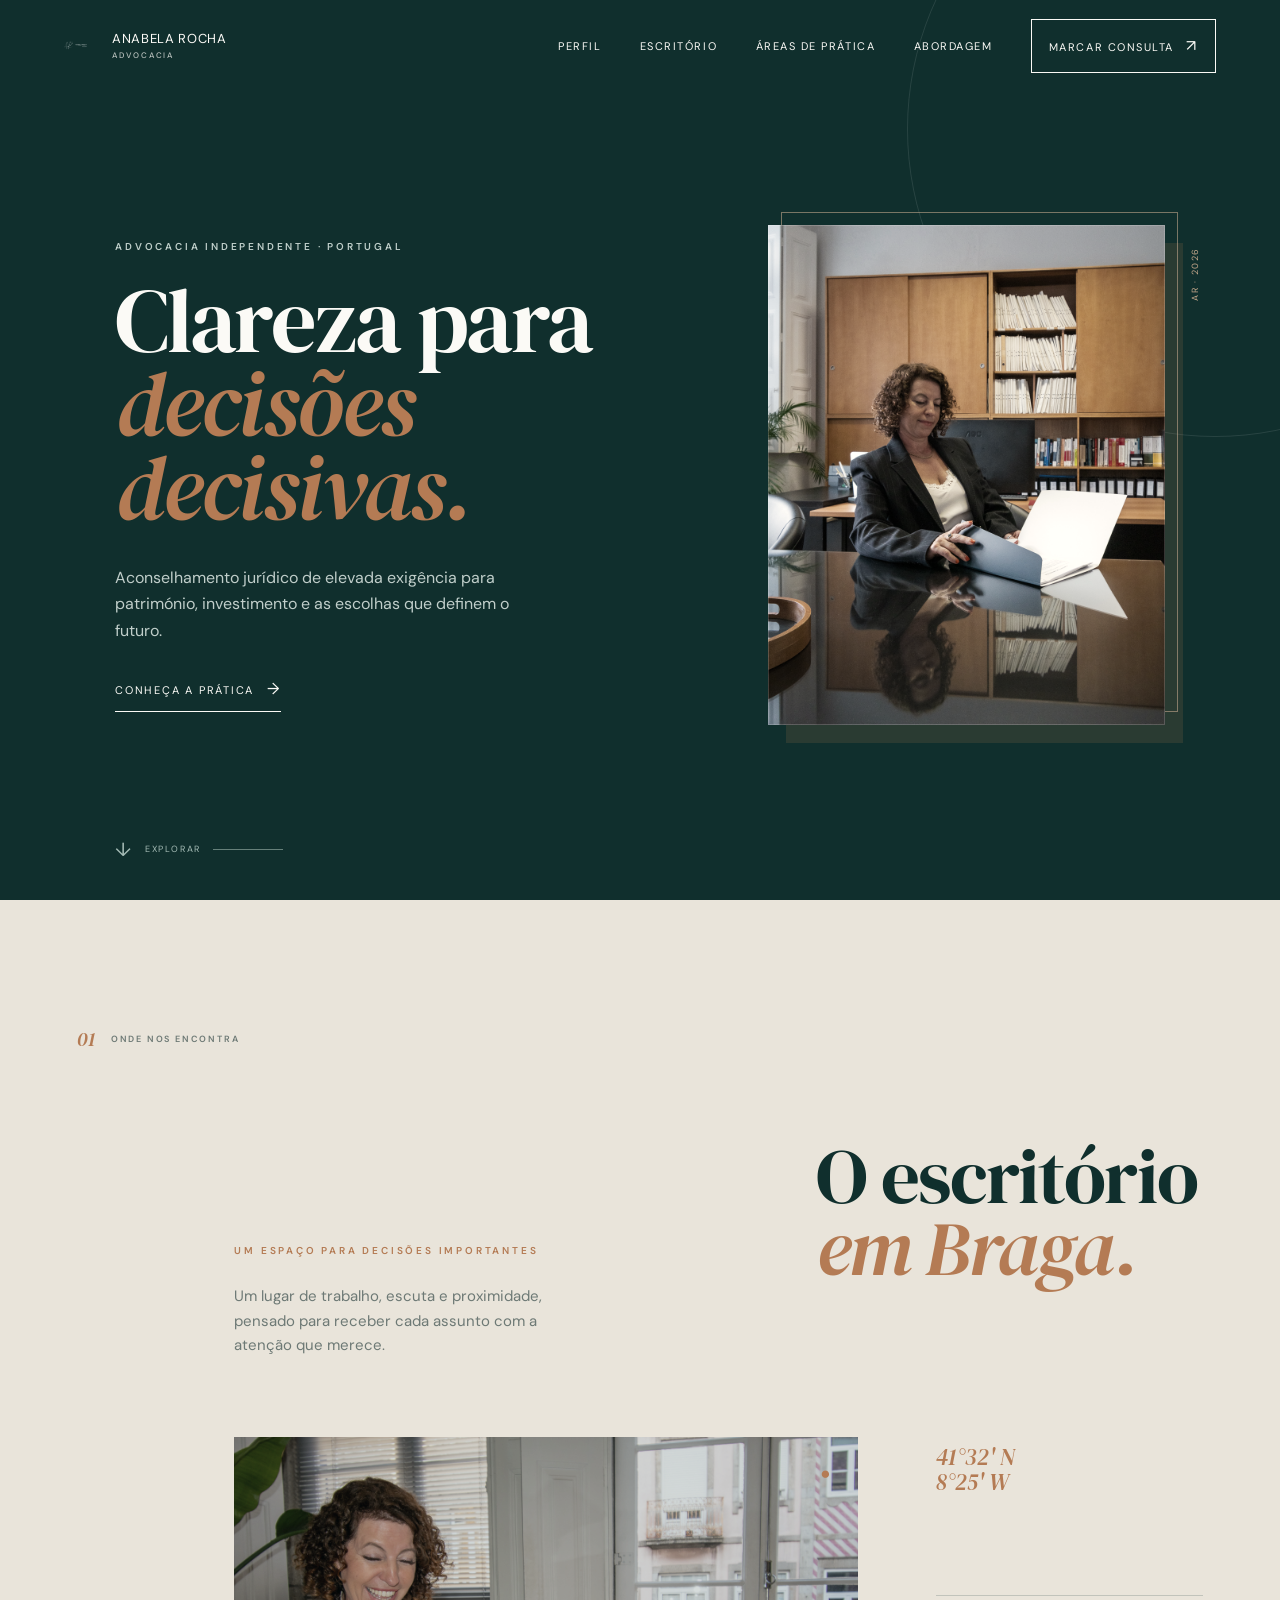
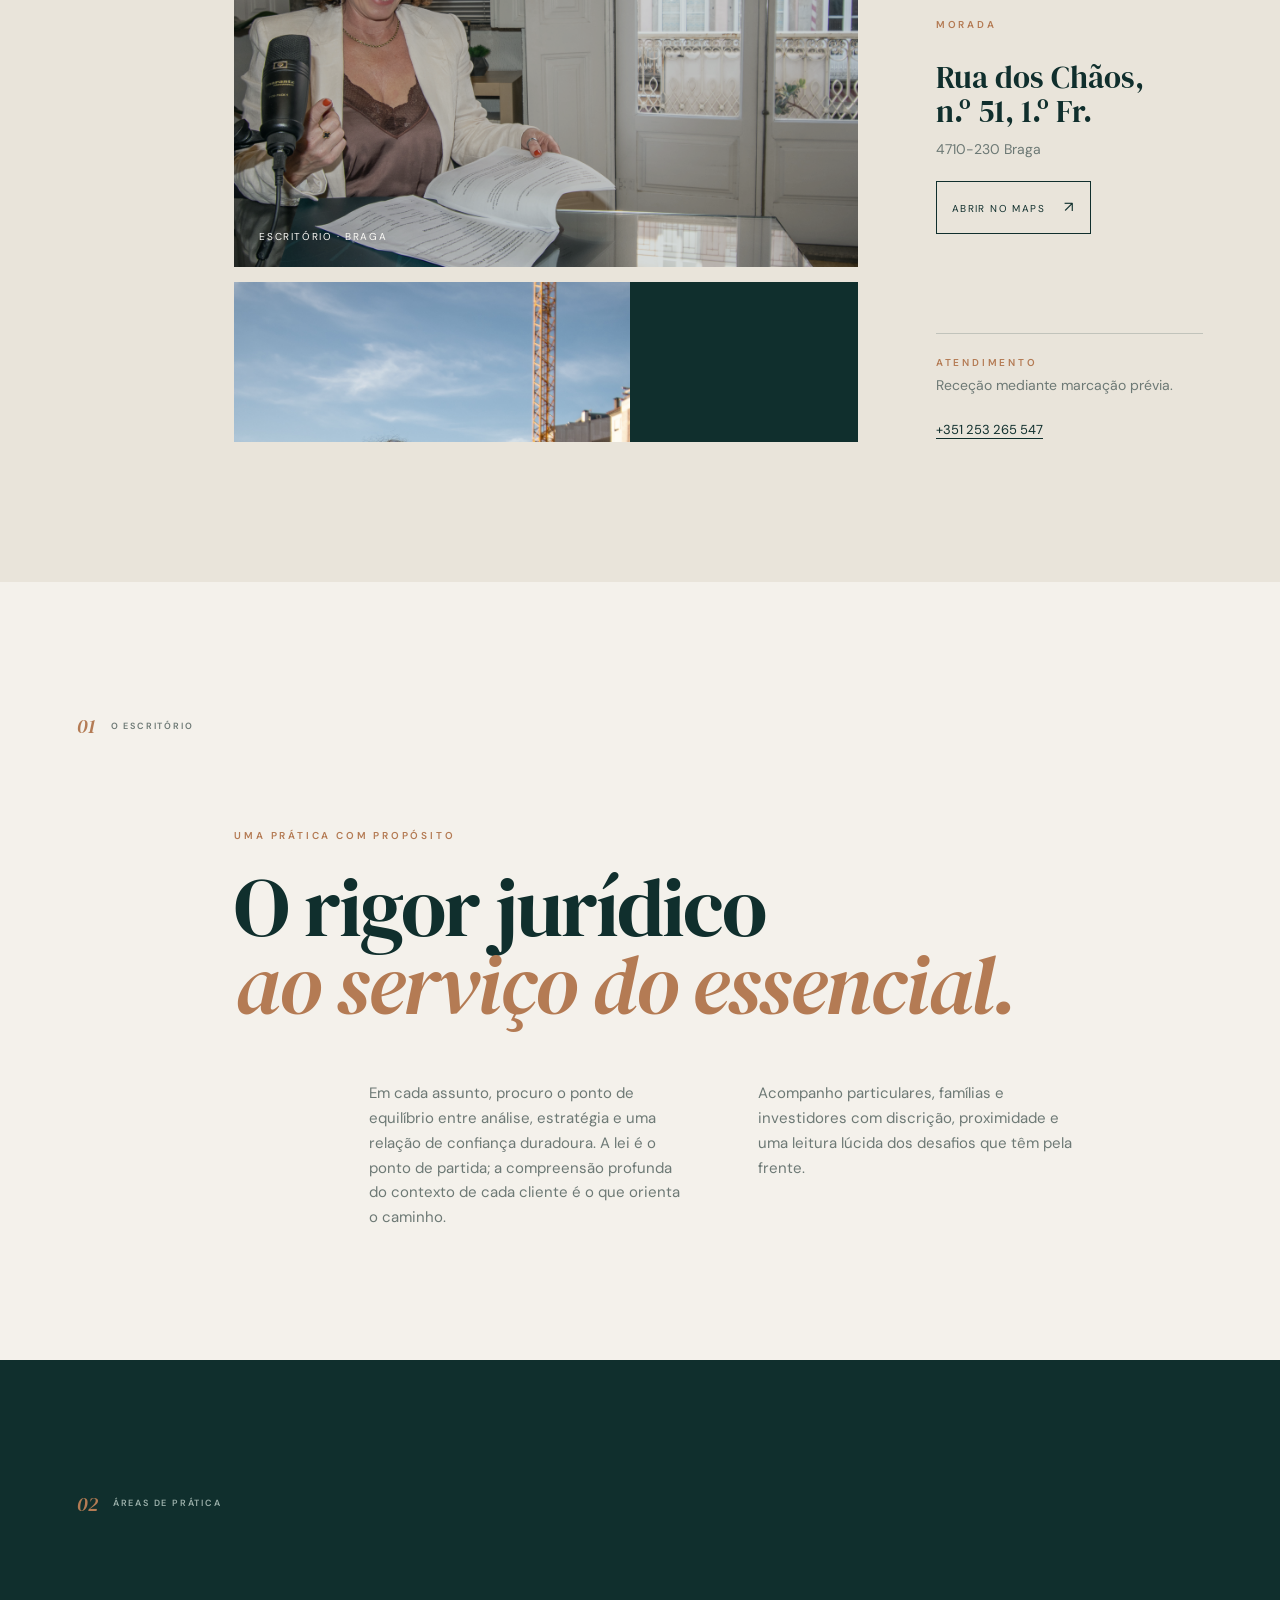
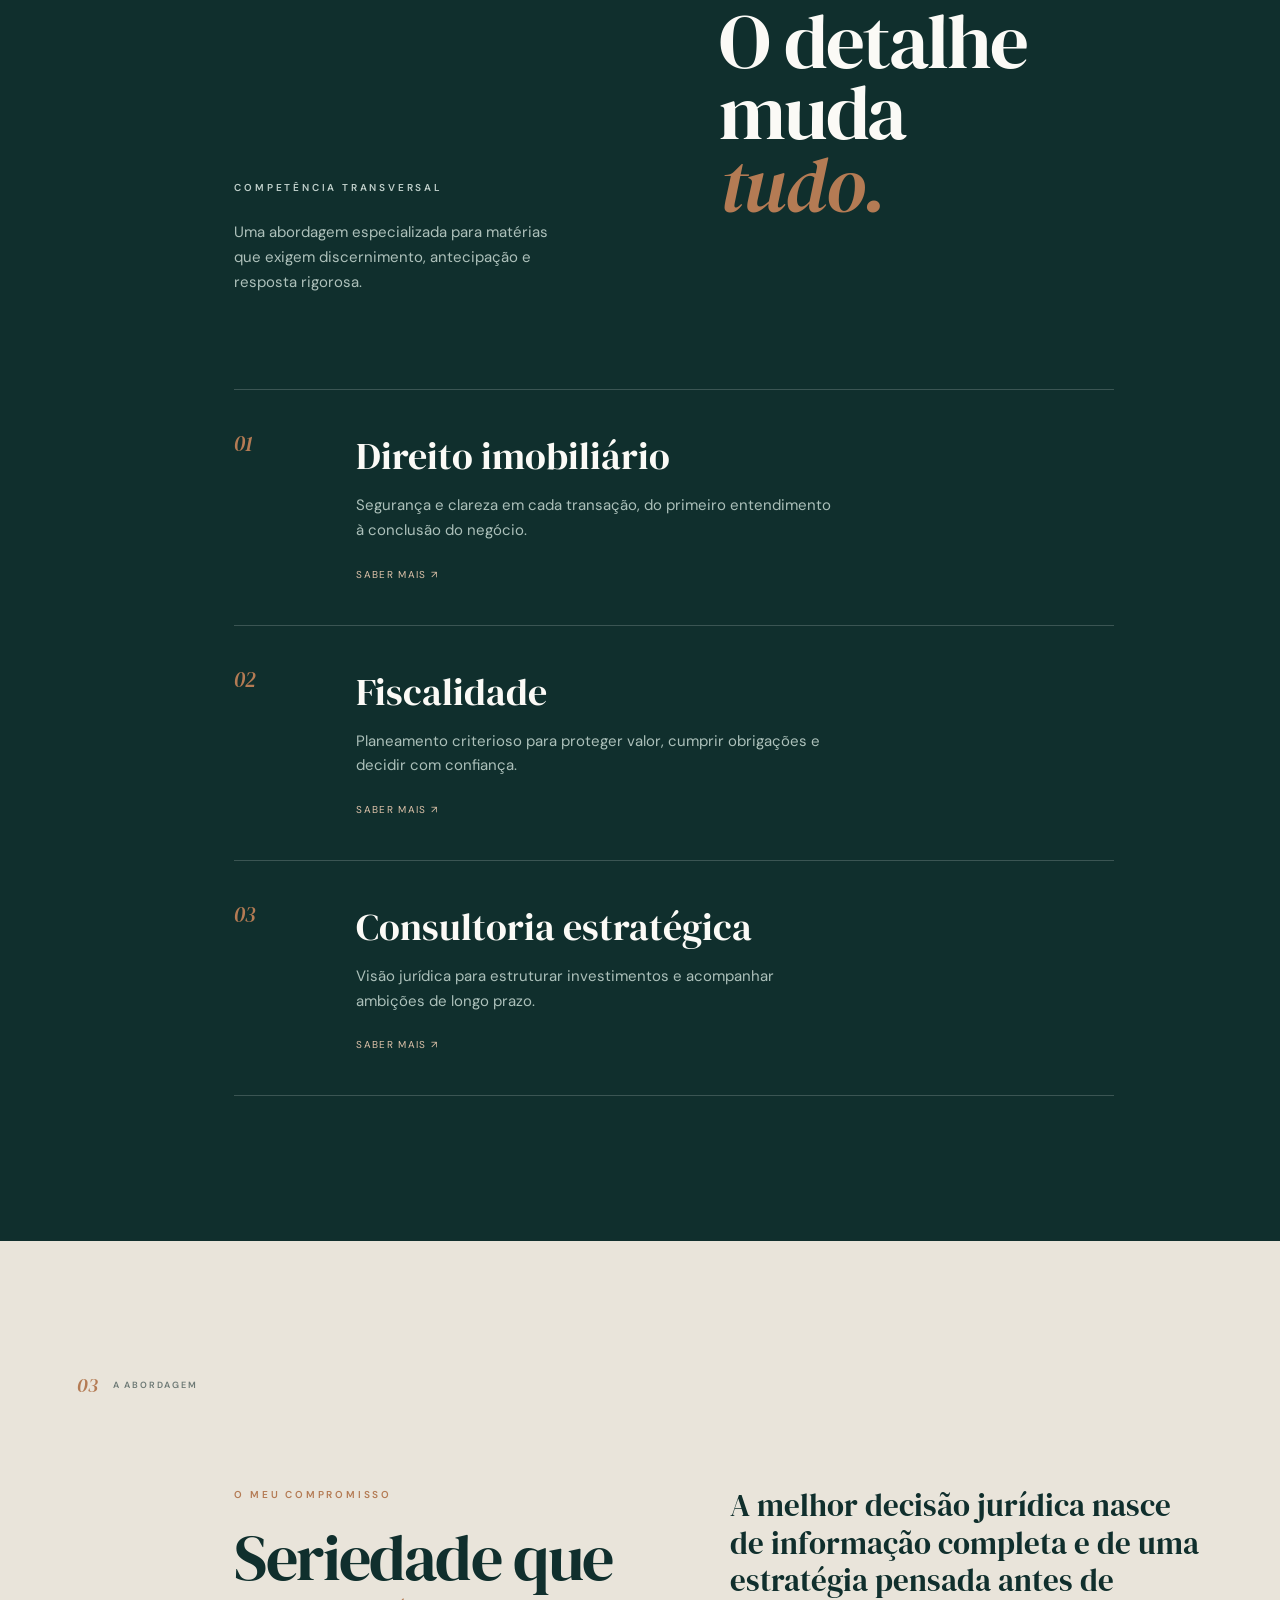
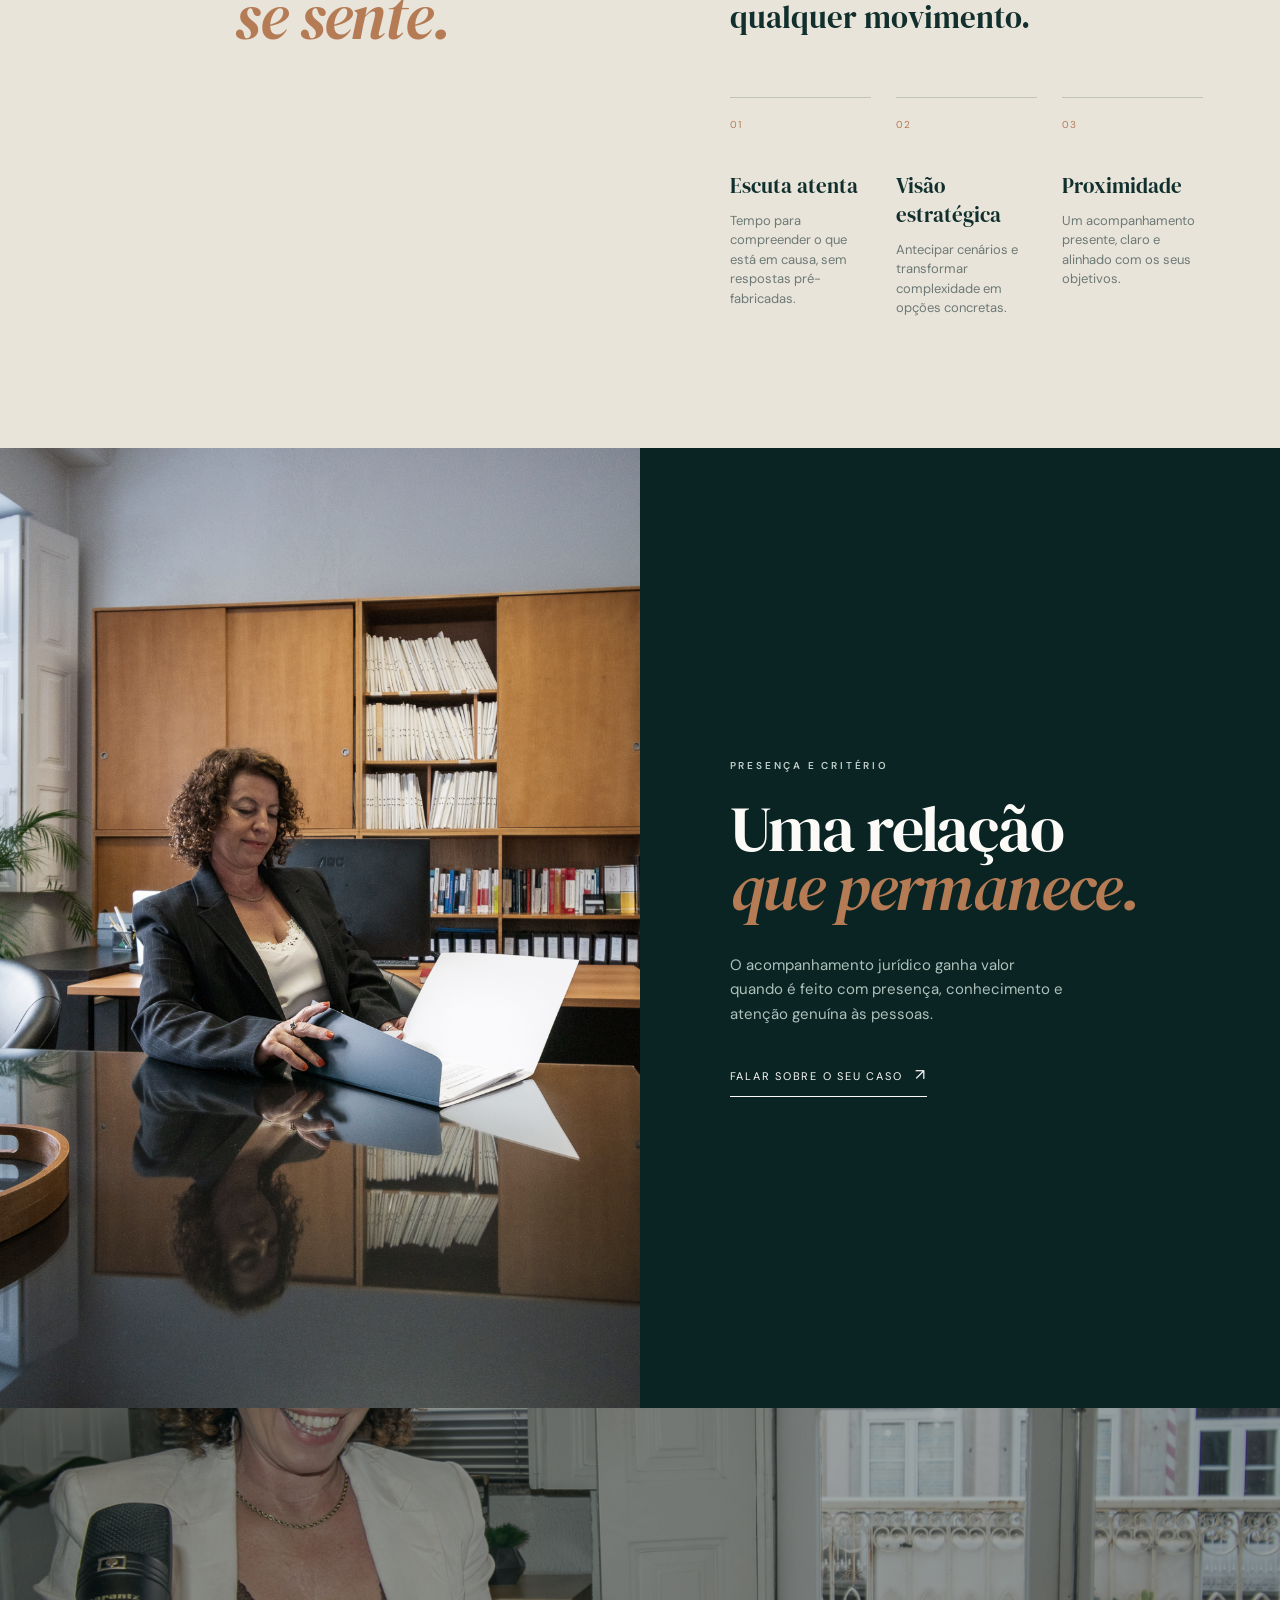
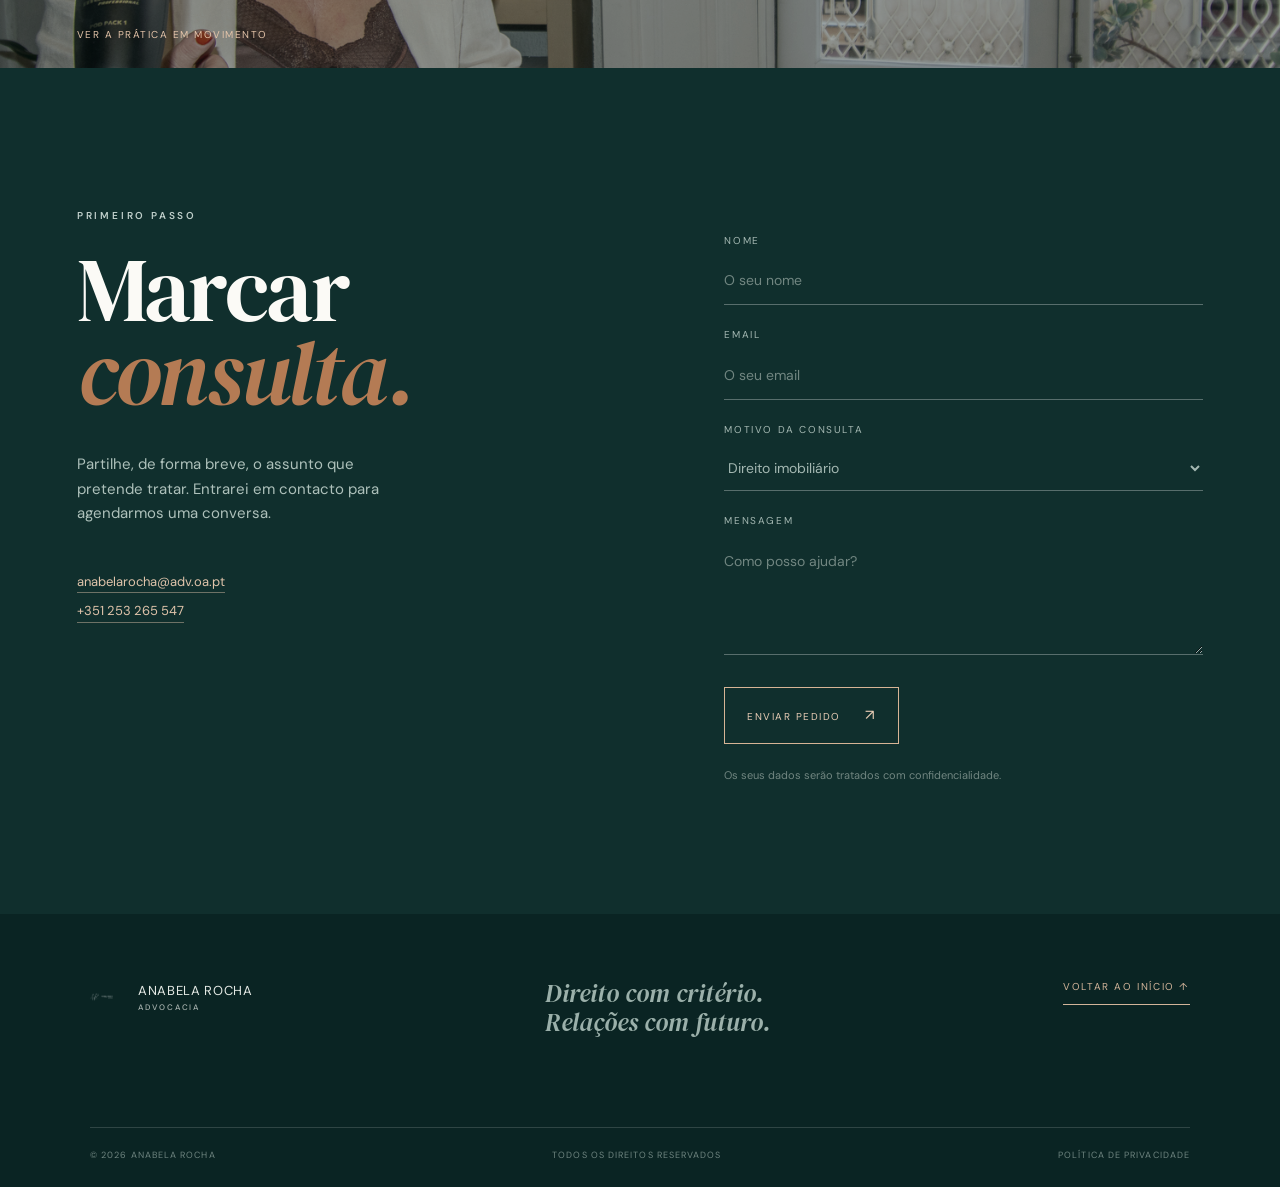
==== index.html @ a2dcdfb5 "Create Anabela Rocha website" ====
<!doctype html>
<html lang="pt-PT">
<head>
  <meta charset="UTF-8" />
  <meta name="viewport" content="width=device-width, initial-scale=1.0" />
  <meta name="description" content="Anabela Rocha, advogada. Direito imobiliário, fiscalidade e consultoria estratégica." />
  <title>Anabela Rocha | Advocacia de excelência</title>
  <link rel="preconnect" href="https://fonts.googleapis.com" />
  <link rel="preconnect" href="https://fonts.gstatic.com" crossorigin />
  <link href="https://fonts.googleapis.com/css2?family=DM+Sans:wght@400;500;600;700&family=DM+Serif+Display:ital@0;1&display=swap" rel="stylesheet" />
  <link rel="stylesheet" href="styles.css" />
</head>
<body>
  <header class="site-header" data-header>
    <a class="wordmark" href="#inicio" aria-label="Anabela Rocha, início">
      <img src="assets/logo-branco.png" alt="Anabela Rocha" />
      <span class="wordmark-name">Anabela Rocha<small>Advocacia</small></span>
    </a>
    <button class="menu-toggle" type="button" aria-expanded="false" aria-controls="site-nav" aria-label="Abrir menu">
      <span></span><span></span>
    </button>
    <nav id="site-nav" class="site-nav" aria-label="Navegação principal">
      <a href="#perfil">Perfil</a>
      <a href="#escritorio">Escritório</a>
      <a href="#pratica">Áreas de prática</a>
      <a href="#metodo">Abordagem</a>
      <a class="nav-cta" href="#consulta">Marcar consulta <span>↗</span></a>
    </nav>
  </header>

  <main>
    <section id="inicio" class="hero">
      <div class="hero-content reveal">
        <p class="eyebrow light">Advocacia independente · Portugal</p>
        <h1>Clareza para<br /><em>decisões decisivas.</em></h1>
        <p class="hero-intro">Aconselhamento jurídico de elevada exigência para património, investimento e as escolhas que definem o futuro.</p>
        <a class="text-link light-link" href="#pratica">Conheça a prática <span>→</span></a>
      </div>
      <div class="hero-aside reveal reveal-delay">
        <div class="hero-portrait hero-carousel" data-carousel>
          <div class="carousel-slide is-active"><img src="assets/hero-anabela.jpg" alt="Anabela Rocha, advogada" /></div>
          <div class="carousel-slide"><img src="assets/photos/anabela-escritorio.jpg" alt="Anabela Rocha no escritório" /></div>
          <div class="carousel-slide"><img src="assets/photos/anabela-carrossel-33.jpg" alt="Anabela Rocha com a pasta profissional" /></div>
        </div>
      </div>
      <div class="hero-foot"><span>↓</span><span>Explorar</span><span class="line"></span></div>
    </section>

    <section id="escritorio" class="office-section">
      <div class="office-shell">
        <div class="section-label office-label"><span>01</span><span>Onde nos encontra</span></div>
        <div class="office-heading reveal">
          <p class="eyebrow">Um espaço para decisões importantes</p>
          <h2>O escritório<br /><em>em Braga.</em></h2>
          <p>Um lugar de trabalho, escuta e proximidade, pensado para receber cada assunto com a atenção que merece.</p>
        </div>
        <div class="office-layout">
          <div class="office-media reveal">
            <div class="office-video-wrap"><video autoplay muted loop playsinline preload="metadata" poster="assets/photos/anabela-estudio.jpg"><source src="assets/video/anabela-apresentacao.mp4" type="video/mp4" /></video><span class="media-tag">Escritório · Braga</span><span class="media-play">●</span></div>
            <div class="office-photo-grid office-video-secondary"><video autoplay muted loop playsinline preload="metadata" poster="assets/photos/anabela-carrossel-33.jpg"><source src="assets/video/anabela-escritorio-12-crop.mp4" type="video/mp4" /></video></div>
          </div>
          <div class="office-details reveal reveal-delay">
            <p class="office-number">41°32' N<br />8°25' W</p>
            <div class="office-address"><span class="eyebrow">Morada</span><h3>Rua dos Chãos,<br />n.º 51, 1.º Fr.</h3><p>4710-230 Braga</p><a class="map-link" href="https://www.google.com/maps/search/?api=1&query=Rua+dos+Ch%C3%A3os+51+Braga+Portugal" target="_blank" rel="noreferrer">Abrir no Maps <span>↗</span></a></div>
            <div class="office-contact"><span class="eyebrow">Atendimento</span><p>Receção mediante marcação prévia.</p><a href="tel:+351253265547">+351 253 265 547</a></div>
          </div>
        </div>
      </div>
    </section>

    <section id="perfil" class="intro section-shell">
      <div class="section-label"><span>01</span><span>O escritório</span></div>
      <div class="intro-copy reveal">
        <p class="eyebrow">Uma prática com propósito</p>
        <h2>O rigor jurídico<br /><em>ao serviço do essencial.</em></h2>
        <div class="intro-grid">
          <p>Em cada assunto, procuro o ponto de equilíbrio entre análise, estratégia e uma relação de confiança duradoura. A lei é o ponto de partida; a compreensão profunda do contexto de cada cliente é o que orienta o caminho.</p>
          <p>Acompanho particulares, famílias e investidores com discrição, proximidade e uma leitura lúcida dos desafios que têm pela frente.</p>
        </div>
      </div>
    </section>

    <section id="pratica" class="practice section-dark">
      <div class="section-shell">
        <div class="section-label light-label"><span>02</span><span>Áreas de prática</span></div>
        <div class="practice-heading reveal">
          <p class="eyebrow light">Competência transversal</p>
          <h2>O detalhe muda<br /><em>tudo.</em></h2>
          <p>Uma abordagem especializada para matérias que exigem discernimento, antecipação e resposta rigorosa.</p>
        </div>
        <div class="practice-list">
          <article class="practice-item reveal"><span class="practice-number">01</span><div><h3>Direito imobiliário</h3><p>Segurança e clareza em cada transação, do primeiro entendimento à conclusão do negócio.</p><a href="#consulta" aria-label="Saber mais sobre Direito imobiliário">Saber mais <span>↗</span></a></div></article>
          <article class="practice-item reveal"><span class="practice-number">02</span><div><h3>Fiscalidade</h3><p>Planeamento criterioso para proteger valor, cumprir obrigações e decidir com confiança.</p><a href="#consulta" aria-label="Saber mais sobre Fiscalidade">Saber mais <span>↗</span></a></div></article>
          <article class="practice-item reveal"><span class="practice-number">03</span><div><h3>Consultoria estratégica</h3><p>Visão jurídica para estruturar investimentos e acompanhar ambições de longo prazo.</p><a href="#consulta" aria-label="Saber mais sobre Consultoria estratégica">Saber mais <span>↗</span></a></div></article>
        </div>
      </div>
    </section>

    <section id="metodo" class="method section-shell">
      <div class="section-label"><span>03</span><span>A abordagem</span></div>
      <div class="method-layout">
        <div class="method-title reveal"><p class="eyebrow">O meu compromisso</p><h2>Seriedade que<br /><em>se sente.</em></h2></div>
        <div class="method-content reveal reveal-delay"><p class="large-copy">A melhor decisão jurídica nasce de informação completa e de uma estratégia pensada antes de qualquer movimento.</p><div class="principles"><div><span>01</span><h3>Escuta atenta</h3><p>Tempo para compreender o que está em causa, sem respostas pré-fabricadas.</p></div><div><span>02</span><h3>Visão estratégica</h3><p>Antecipar cenários e transformar complexidade em opções concretas.</p></div><div><span>03</span><h3>Proximidade</h3><p>Um acompanhamento presente, claro e alinhado com os seus objetivos.</p></div></div></div>
      </div>
    </section>

    <section class="visual-story">
      <div class="visual-story-image"><img src="assets/photos/anabela-escritorio.jpg" alt="Anabela Rocha no seu escritório" /></div>
      <div class="visual-story-copy"><p class="eyebrow light">Presença e critério</p><h2>Uma relação<br /><em>que permanece.</em></h2><p>O acompanhamento jurídico ganha valor quando é feito com presença, conhecimento e atenção genuína às pessoas.</p><a class="text-link light-link" href="#consulta">Falar sobre o seu caso <span>↗</span></a></div>
      <div class="visual-story-video"><video autoplay muted loop playsinline preload="metadata" poster="assets/photos/anabela-estudio.jpg"><source src="assets/video/anabela-apresentacao.mp4" type="video/mp4" /></video><span>Ver a prática em movimento</span></div>
    </section>

    <section id="consulta" class="contact section-dark">
      <div class="section-shell contact-layout">
        <div class="contact-heading reveal"><p class="eyebrow light">Primeiro passo</p><h2>Marcar<br /><em>consulta.</em></h2><p>Partilhe, de forma breve, o assunto que pretende tratar. Entrarei em contacto para agendarmos uma conversa.</p><div class="contact-details"><a href="mailto:anabelarocha@adv.oa.pt">anabelarocha@adv.oa.pt</a><a href="tel:+351253265547">+351 253 265 547</a></div></div>
        <form class="consult-form reveal reveal-delay" data-form><label>Nome<input type="text" name="nome" required placeholder="O seu nome" /></label><label>Email<input type="email" name="email" required placeholder="O seu email" /></label><label>Motivo da consulta<select name="motivo"><option>Direito imobiliário</option><option>Fiscalidade</option><option>Consultoria estratégica</option><option>Outro assunto</option></select></label><label>Mensagem<textarea name="mensagem" rows="4" placeholder="Como posso ajudar?"></textarea></label><button class="submit-button" type="submit">Enviar pedido <span>↗</span></button><p class="form-note" data-form-note>Os seus dados serão tratados com confidencialidade.</p></form>
      </div>
    </section>
  </main>

  <footer class="site-footer"><div class="footer-top"><a class="wordmark footer-wordmark" href="#inicio"><img src="assets/logo-branco.png" alt="Anabela Rocha" /><span class="wordmark-name">Anabela Rocha<small>Advocacia</small></span></a><p>Direito com critério.<br />Relações com futuro.</p><a class="text-link" href="#inicio">Voltar ao início ↑</a></div><div class="footer-bottom"><span>© 2026 Anabela Rocha</span><span>Todos os direitos reservados</span><span>Política de privacidade</span></div></footer>
  <script src="script.js"></script>
</body>
</html>
---- styles.css ----
.hero-portrait{isolation:isolate;box-shadow:18px 18px 0 rgba(180,123,84,.16)}.hero-portrait::before{content:"";position:absolute;z-index:-1;inset:-13px -13px 13px 13px;border:1px solid rgba(208,177,148,.55);pointer-events:none}.hero-portrait::after{content:"AR · 2026";position:absolute;z-index:3;top:22px;right:-38px;color:#d7b495;font-size:9px;letter-spacing:.18em;writing-mode:vertical-rl;transform:rotate(180deg);opacity:.9}.hero-carousel .carousel-slide::after{content:"";position:absolute;inset:0;border:1px solid rgba(255,255,255,.18);pointer-events:none}.hero-carousel .portrait-caption{padding-left:14px;padding-right:14px;background:linear-gradient(transparent,rgba(7,25,24,.5))}
@media(max-width:760px){.hero-portrait{box-shadow:12px 12px 0 rgba(180,123,84,.16)}.hero-portrait::before{inset:-9px -9px 9px 9px}.hero-portrait::after{right:-27px;top:16px;font-size:8px}}
@media(max-width:760px){.hero-carousel{height:330px}.office-video-secondary{height:270px}.office-video-secondary video{object-position:center 75%}}
 .hero-carousel{height:500px}.hero-carousel .carousel-slide{position:absolute;inset:0;opacity:0;filter:blur(5px);transform:scale(1.025);transition:opacity 1.2s ease,filter 1.2s ease,transform 1.2s ease}.hero-carousel .carousel-slide.is-active{opacity:1;filter:blur(0);transform:scale(1)}.hero-carousel .carousel-slide img{width:100%;height:100%;object-fit:cover;object-position:center center}.office-video-secondary{height:330px}.office-video-secondary video{object-position:center center}
 .office-video-secondary{display:block;position:relative;height:160px;overflow:hidden;background:var(--ink)}.office-video-secondary video{width:100%;height:100%;object-fit:cover;filter:saturate(.82);transition:transform .8s cubic-bezier(.2,.7,.2,1)}.office-video-secondary:hover video{transform:scale(1.04)}.office-video-secondary span{position:absolute;left:18px;bottom:15px;color:var(--white);font-size:9px;letter-spacing:.14em;text-transform:uppercase}
 .scroll-progress{position:fixed;z-index:20;top:0;left:0;width:100%;height:2px;background:var(--copper);transform:scaleX(0);transform-origin:left center;pointer-events:none}
@media(max-width:760px){.office-shell{padding:85px 24px 95px}.office-heading{display:block;margin-left:0;margin-bottom:55px}.office-heading>p:last-child{margin-top:28px}.office-layout{display:block;margin-left:0}.office-video-wrap{height:330px}.office-photo-grid img{height:125px}.office-details{gap:48px;margin-top:48px}.office-number{font-size:20px}}
@keyframes float-in{from{opacity:0;transform:translateY(28px)}to{opacity:1;transform:translateY(0)}}.hero-foot{animation:float-in 1.2s .8s both}.hero-portrait{animation:hero-drift 8s ease-in-out infinite alternate}@keyframes hero-drift{from{transform:translateY(0)}to{transform:translateY(-12px)}}.practice-item{transition:padding-left .35s ease,background .35s ease}.practice-item:hover{padding-left:15px;background:rgba(255,255,255,.025)}.principles div{transition:transform .4s ease}.principles div:hover{transform:translateY(-8px)}@media(prefers-reduced-motion:reduce){.hero-portrait,.hero-foot{animation:none}.practice-item,.principles div{transition:none}}
 .office-section{background:var(--paper-warm);overflow:hidden}.office-shell{max-width:1280px;margin:0 auto;padding:125px clamp(24px,6vw,88px) 140px}.office-label{margin-bottom:65px}.office-heading{display:grid;grid-template-columns:1.2fr .8fr;align-items:end;margin-left:14%;margin-bottom:75px}.office-heading h2{font-size:clamp(55px,6vw,88px);color:var(--ink)}.office-heading>p:last-child{max-width:310px;margin:0 0 4px;color:var(--muted)}.office-layout{display:grid;grid-template-columns:1.4fr .6fr;gap:8%;margin-left:14%}.office-media{min-width:0}.office-video-wrap{height:430px;position:relative;overflow:hidden;background:var(--ink)}.office-video-wrap video{width:100%;height:100%;object-fit:cover;opacity:.83;filter:saturate(.75);transition:transform 1.2s cubic-bezier(.2,.7,.2,1)}.office-video-wrap:hover video{transform:scale(1.04)}.media-tag,.media-play{position:absolute;color:var(--white);font-size:10px;letter-spacing:.16em;text-transform:uppercase}.media-tag{left:25px;bottom:22px}.media-play{right:25px;top:22px;color:var(--copper);font-size:17px}.office-photo-grid{display:grid;grid-template-columns:1.3fr .7fr;gap:15px;margin-top:15px}.office-photo-grid img{width:100%;height:160px;object-fit:cover;filter:saturate(.78);transition:filter .4s,transform .7s}.office-photo-grid img:hover{filter:saturate(1);transform:translateY(-6px)}.office-details{display:flex;flex-direction:column;justify-content:space-between;padding:8px 0 0}.office-number{margin:0;color:var(--copper);font:italic 23px/1.1 var(--serif)}.office-address,.office-contact{border-top:1px solid var(--line);padding-top:15px}.office-address h3{margin:25px 0 10px;color:var(--ink);font:normal clamp(25px,2.4vw,34px)/1.1 var(--serif)}.office-address p,.office-contact p{margin:0 0 20px;color:var(--muted);font-size:14px}.office-contact a{color:var(--ink);font-size:13px;border-bottom:1px solid var(--ink)}.map-link{display:inline-block;padding:13px 15px;border:1px solid var(--ink);color:var(--ink);font-size:10px;letter-spacing:.14em;text-transform:uppercase;transition:background .3s,color .3s}.map-link:hover{background:var(--ink);color:var(--white)}.map-link span{margin-left:15px;font-size:15px}.office-section .reveal{transition-duration:1s}.office-section .reveal-delay{transition-delay:.2s}
 .site-header.scrolled .wordmark img{filter:brightness(0) saturate(100%)}
:root{--ink:#102f2d;--ink-deep:#0a2423;--paper:#f4f1eb;--paper-warm:#e9e4da;--copper:#b47b54;--text:#213330;--muted:#6d7975;--line:rgba(16,47,45,.18);--white:#fbfaf6;--serif:'DM Serif Display',Georgia,serif;--sans:'DM Sans',sans-serif}*{box-sizing:border-box}html{scroll-behavior:smooth}body{margin:0;background:var(--paper);color:var(--text);font-family:var(--sans);font-size:15px;line-height:1.65;-webkit-font-smoothing:antialiased}a{color:inherit;text-decoration:none}img{display:block;max-width:100%}button,input,select,textarea{font:inherit}button{cursor:pointer}.site-header{position:fixed;z-index:10;top:0;left:0;width:100%;height:92px;padding:0 clamp(24px,5vw,76px);display:flex;align-items:center;justify-content:space-between;color:var(--white);transition:background .3s,color .3s,height .3s}.site-header.scrolled{height:72px;background:rgba(244,241,235,.95);backdrop-filter:blur(12px);color:var(--ink);box-shadow:0 1px 0 var(--line)}.wordmark{display:flex;align-items:center;gap:11px}.wordmark-mark{width:35px;height:35px;border:1px solid currentColor;display:grid;place-items:center;font:16px var(--serif);font-style:italic}.wordmark-name{font-size:13px;line-height:1.05;letter-spacing:.05em;text-transform:uppercase}.wordmark-name small{display:block;margin-top:5px;font-size:8px;letter-spacing:.24em;font-weight:500;opacity:.72}.site-nav{display:flex;align-items:center;gap:clamp(20px,3vw,46px);font-size:11px;letter-spacing:.14em;text-transform:uppercase}.site-nav>a:not(.nav-cta){position:relative}.site-nav>a:not(.nav-cta)::after{content:"";position:absolute;bottom:-7px;left:0;width:0;height:1px;background:currentColor;transition:width .25s}.site-nav>a:not(.nav-cta):hover::after{width:100%}.nav-cta{padding:13px 17px;border:1px solid currentColor}.nav-cta span,.text-link span{margin-left:8px;font-size:16px}.menu-toggle{display:none;background:transparent;border:0;color:currentColor}.hero{min-height:100vh;position:relative;display:grid;grid-template-columns:1.05fr .95fr;align-items:center;padding:150px clamp(24px,9vw,140px) 100px;background:var(--ink);color:var(--white);overflow:hidden}.hero::after{content:"";position:absolute;width:48vw;height:48vw;border:1px solid rgba(255,255,255,.1);border-radius:50%;right:-19vw;top:-14vw}.hero-content{position:relative;z-index:1;max-width:600px}.eyebrow{margin:0 0 24px;color:var(--copper);font-size:10px;font-weight:600;letter-spacing:.28em;text-transform:uppercase}.eyebrow.light{color:#bfcfca}.hero h1,h2{font:normal clamp(54px,7vw,104px)/.93 var(--serif);letter-spacing:-.025em;margin:0}.hero h1 em,h2 em{color:var(--copper);font-style:italic}.hero-intro{max-width:400px;margin:36px 0 32px;color:#c0ceca;font-size:16px;font-weight:400}.text-link{display:inline-block;font-size:11px;letter-spacing:.16em;text-transform:uppercase;border-bottom:1px solid currentColor;padding-bottom:8px}.light-link{color:var(--white)}.hero-aside{justify-self:end;width:min(31vw,400px);position:relative;z-index:1}.hero-portrait{position:relative}.hero-portrait img{width:100%;height:500px;object-fit:cover;filter:saturate(.65) sepia(.1)}.portrait-caption{display:flex;justify-content:space-between;padding:13px 0;color:#a5bcb6;font-size:10px;letter-spacing:.1em;text-transform:uppercase}.hero-foot{position:absolute;bottom:35px;left:clamp(24px,9vw,140px);display:flex;align-items:center;gap:12px;color:#a5bcb6;font-size:9px;letter-spacing:.2em;text-transform:uppercase}.hero-foot>span:first-child{font-size:19px}.hero-foot .line{display:block;width:70px;height:1px;background:#66807a}.section-shell{max-width:1280px;margin:0 auto;padding:130px clamp(24px,6vw,88px)}.section-label{display:flex;gap:15px;align-items:center;margin-bottom:88px;color:var(--muted);font-size:9px;font-weight:600;letter-spacing:.2em;text-transform:uppercase}.section-label span:first-child{color:var(--copper);font:italic 20px var(--serif);letter-spacing:0}.intro{background:var(--paper)}.intro-copy{padding-left:14%;max-width:1000px}.intro h2{font-size:clamp(50px,6.5vw,91px);color:var(--ink)}.intro-grid{display:grid;grid-template-columns:1fr 1fr;gap:70px;max-width:780px;margin:58px 0 0 16%}.intro-grid p{margin:0;color:var(--muted);font-size:15px}.section-dark{background:var(--ink);color:var(--white)}.practice .section-shell{padding-bottom:145px}.light-label{color:#9bb0aa}.practice-heading{display:grid;grid-template-columns:1fr 1fr;align-items:end;margin-left:14%;margin-bottom:90px}.practice-heading h2{font-size:clamp(55px,6vw,88px)}.practice-heading>p:last-child{max-width:330px;margin:0 0 5px;color:#aec1bb}.practice-list{margin-left:14%}.practice-item{display:grid;grid-template-columns:80px 1fr;gap:42px;padding:39px 0;border-top:1px solid rgba(255,255,255,.18);max-width:880px}.practice-item:last-child{border-bottom:1px solid rgba(255,255,255,.18)}.practice-number{color:var(--copper);font:italic 21px var(--serif)}.practice-item h3{margin:0 0 11px;font:normal clamp(25px,3vw,39px) var(--serif)}.practice-item p{max-width:480px;margin:0 0 18px;color:#acc0ba}.practice-item a{color:#e0c4ab;font-size:10px;letter-spacing:.13em;text-transform:uppercase}.method{background:var(--paper-warm)}.method-layout{display:grid;grid-template-columns:1fr 1.25fr;gap:12%;padding-left:14%}.method h2{font-size:clamp(50px,5vw,76px);color:var(--ink)}.large-copy{max-width:500px;margin:0 0 60px;color:var(--ink);font:normal clamp(23px,2.4vw,34px)/1.22 var(--serif)}.principles{display:grid;grid-template-columns:repeat(3,1fr);gap:25px}.principles div{border-top:1px solid var(--line);padding-top:13px}.principles span{color:var(--copper);font-size:10px;letter-spacing:.1em}.principles h3{margin:35px 0 11px;color:var(--ink);font:normal 21px var(--serif)}.principles p{margin:0;color:var(--muted);font-size:13px;line-height:1.5}.contact .section-shell{padding-top:140px;padding-bottom:130px}.contact-layout{display:grid;grid-template-columns:1fr 1fr;gap:15%}.contact-heading h2{font-size:clamp(60px,7vw,100px)}.contact-heading>p:not(.eyebrow){max-width:330px;margin:37px 0;color:#aec1bb}.contact-details{display:flex;flex-direction:column;align-items:flex-start;gap:7px;margin-top:45px;color:#e0c4ab;font-size:13px}.contact-details a{border-bottom:1px solid rgba(224,196,171,.45)}.consult-form{display:flex;flex-direction:column;gap:22px;padding-top:25px}.consult-form label{color:#a4b8b2;font-size:10px;letter-spacing:.16em;text-transform:uppercase}.consult-form input,.consult-form select,.consult-form textarea{display:block;width:100%;margin-top:8px;padding:12px 0;border:0;border-bottom:1px solid rgba(255,255,255,.3);border-radius:0;background:transparent;color:var(--white);outline:0;font-size:14px;letter-spacing:0;text-transform:none;resize:vertical}.consult-form select{color:#a4b8b2}.consult-form option{color:var(--ink)}.consult-form input:focus,.consult-form select:focus,.consult-form textarea:focus{border-bottom-color:var(--copper)}.consult-form input::placeholder,.consult-form textarea::placeholder{color:#718681}.submit-button{align-self:flex-start;margin-top:10px;padding:15px 22px;border:1px solid #d7b495;background:transparent;color:#e8cdb5;font-size:10px;letter-spacing:.15em;text-transform:uppercase}.submit-button:hover{background:#d7b495;color:var(--ink)}.submit-button span{margin-left:20px;font-size:15px}.form-note{margin:0;color:#718681;font-size:11px}.site-footer{padding:65px clamp(24px,6vw,88px) 25px;background:var(--ink-deep);color:#e4e9e4}.footer-top{display:flex;align-items:flex-start;justify-content:space-between;max-width:1100px;margin:0 auto 90px}.footer-wordmark{align-self:flex-start}.footer-top>p{margin:0;color:#9bb0aa;font:italic 25px/1.15 var(--serif)}.footer-top>.text-link{font-size:10px;color:#d2b49a}.footer-bottom{display:flex;justify-content:space-between;max-width:1100px;margin:auto;padding-top:20px;border-top:1px solid rgba(255,255,255,.15);color:#6f8580;font-size:9px;letter-spacing:.12em;text-transform:uppercase}.reveal{opacity:0;transform:translateY(20px);transition:opacity .75s ease,transform .75s ease}.reveal.visible{opacity:1;transform:none}.reveal-delay{transition-delay:.15s}@media(max-width:760px){.site-header{height:75px}.site-header.scrolled{height:65px}.site-nav{position:absolute;top:100%;left:0;width:100%;display:none;flex-direction:column;align-items:stretch;gap:0;padding:15px 24px 25px;background:var(--paper);color:var(--ink);box-shadow:0 10px 18px rgba(0,0,0,.08)}.site-nav.open{display:flex}.site-nav>a{padding:14px 0}.site-nav .nav-cta{margin-top:8px;text-align:center}.menu-toggle{display:flex;flex-direction:column;gap:6px}.menu-toggle span{display:block;width:25px;height:1px;background:currentColor}.hero{min-height:auto;grid-template-columns:1fr;padding:135px 24px 85px}.hero h1{font-size:57px}.hero-aside{width:72%;margin:60px 0 0 auto}.hero-portrait img{height:330px}.hero-foot{left:24px;bottom:28px}.section-shell{padding:85px 24px}.section-label{margin-bottom:60px}.intro-copy,.practice-heading,.practice-list,.method-layout{padding-left:0;margin-left:0}.intro-grid{grid-template-columns:1fr;gap:18px;margin:42px 0 0}.practice-heading{display:block;margin-bottom:60px}.practice-heading>p:last-child{margin-top:30px}.practice-item{grid-template-columns:38px 1fr;gap:14px}.practice-item h3{font-size:28px}.method-layout{grid-template-columns:1fr;gap:55px}.principles{grid-template-columns:1fr;gap:29px}.principles h3{margin-top:18px}.contact-layout{grid-template-columns:1fr;gap:60px}.contact .section-shell{padding-top:90px;padding-bottom:90px}.footer-top{display:grid;grid-template-columns:1fr 1fr;gap:38px;margin-bottom:65px}.footer-top>.text-link{grid-column:1/-1}.footer-bottom{flex-wrap:wrap;gap:12px}.footer-bottom span:last-child{width:100%}}@media(prefers-reduced-motion:reduce){html{scroll-behavior:auto}.reveal{transition:none}}
@media(prefers-reduced-motion:reduce){html{scroll-behavior:auto}.reveal{transition:none}}
.wordmark img{width:37px;height:37px;object-fit:contain}.visual-story{display:grid;grid-template-columns:1fr 1fr;min-height:680px;background:var(--ink-deep);color:var(--white)}.visual-story-image{min-height:520px}.visual-story-image img{width:100%;height:100%;object-fit:cover;filter:saturate(.75)}.visual-story-copy{align-self:center;padding:70px clamp(30px,7vw,100px)}.visual-story-copy h2{font-size:clamp(50px,5vw,78px)}.visual-story-copy>p:not(.eyebrow){max-width:340px;margin:35px 0;color:#aec1bb}.visual-story-video{grid-column:1/-1;position:relative;height:260px;overflow:hidden;background:#071c1c}.visual-story-video video{width:100%;height:100%;object-fit:cover;opacity:.62;filter:saturate(.7)}.visual-story-video span{position:absolute;left:clamp(24px,6vw,88px);bottom:24px;color:#e3c3a8;font-size:10px;letter-spacing:.15em;text-transform:uppercase}@media(max-width:760px){.visual-story{display:block}.visual-story-image{height:430px;min-height:0}.visual-story-copy{padding:80px 24px}.visual-story-video{height:210px}.visual-story-video span{left:24px}}
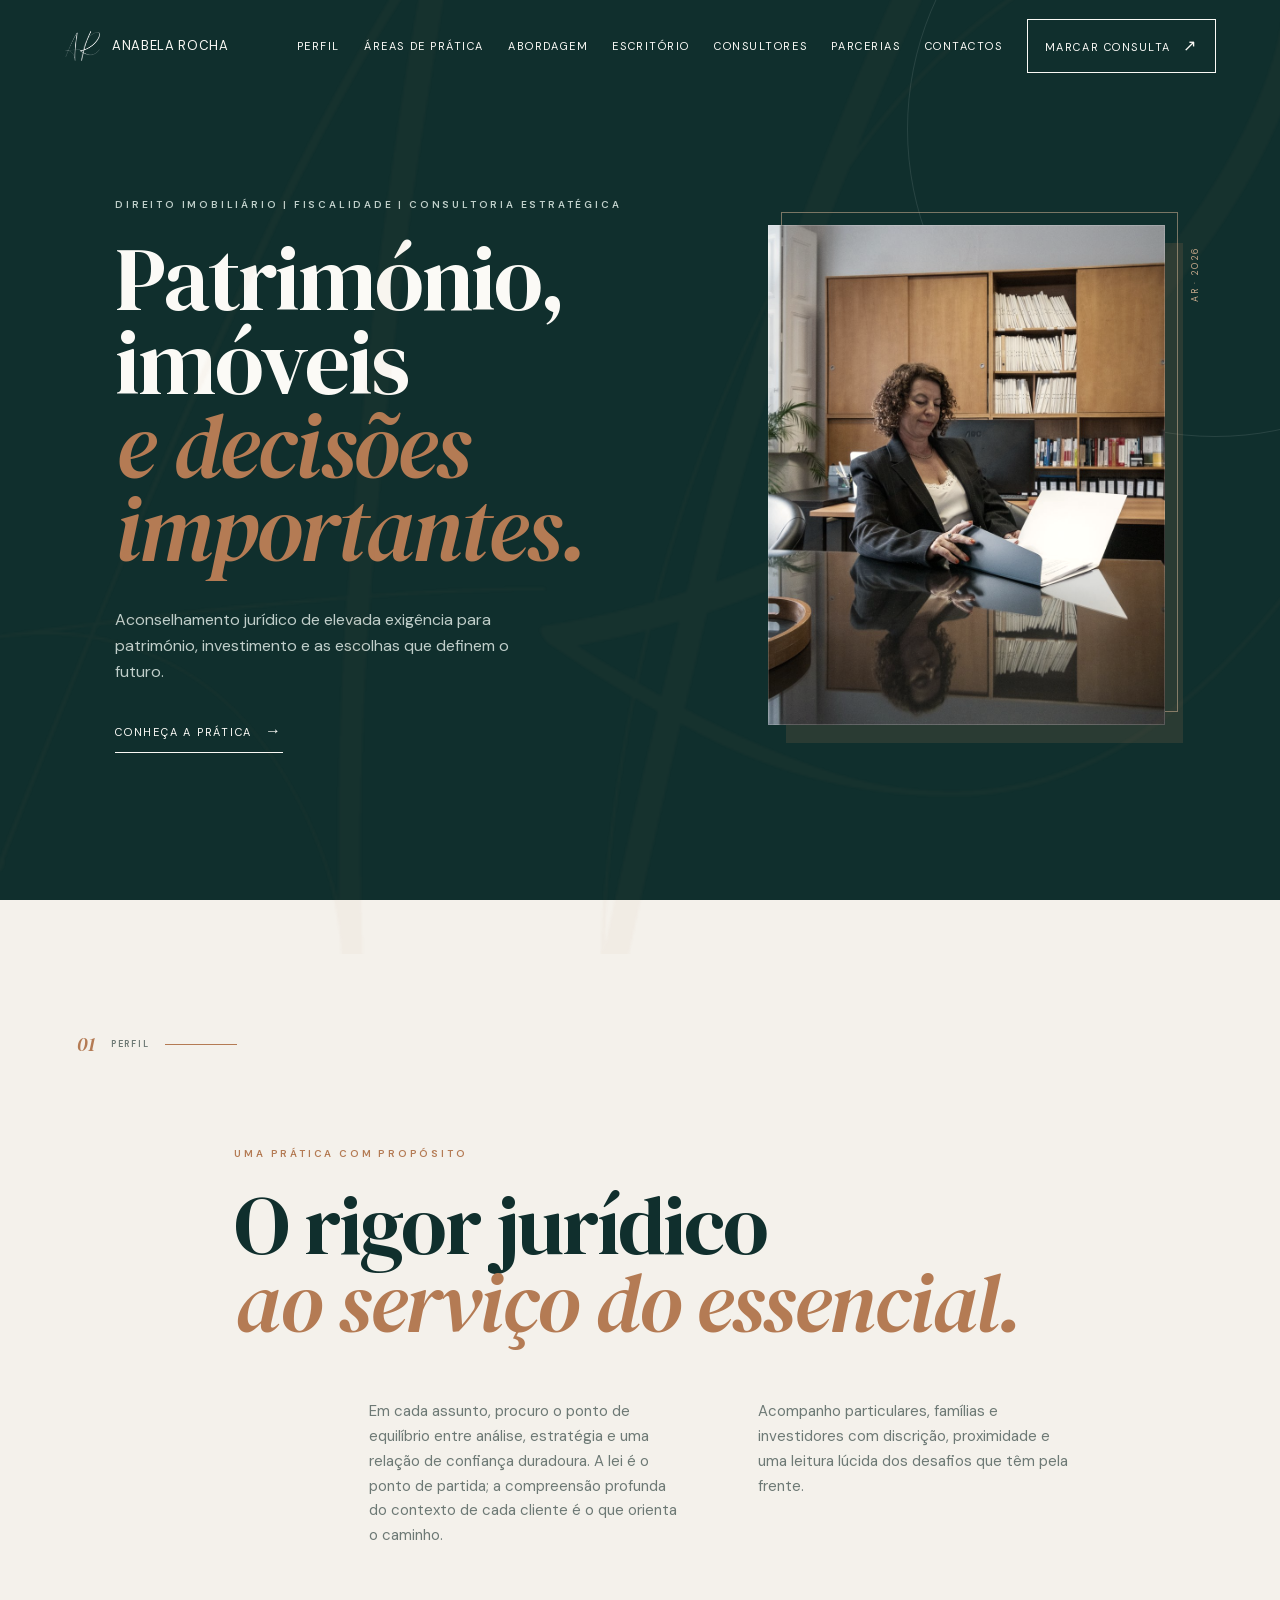
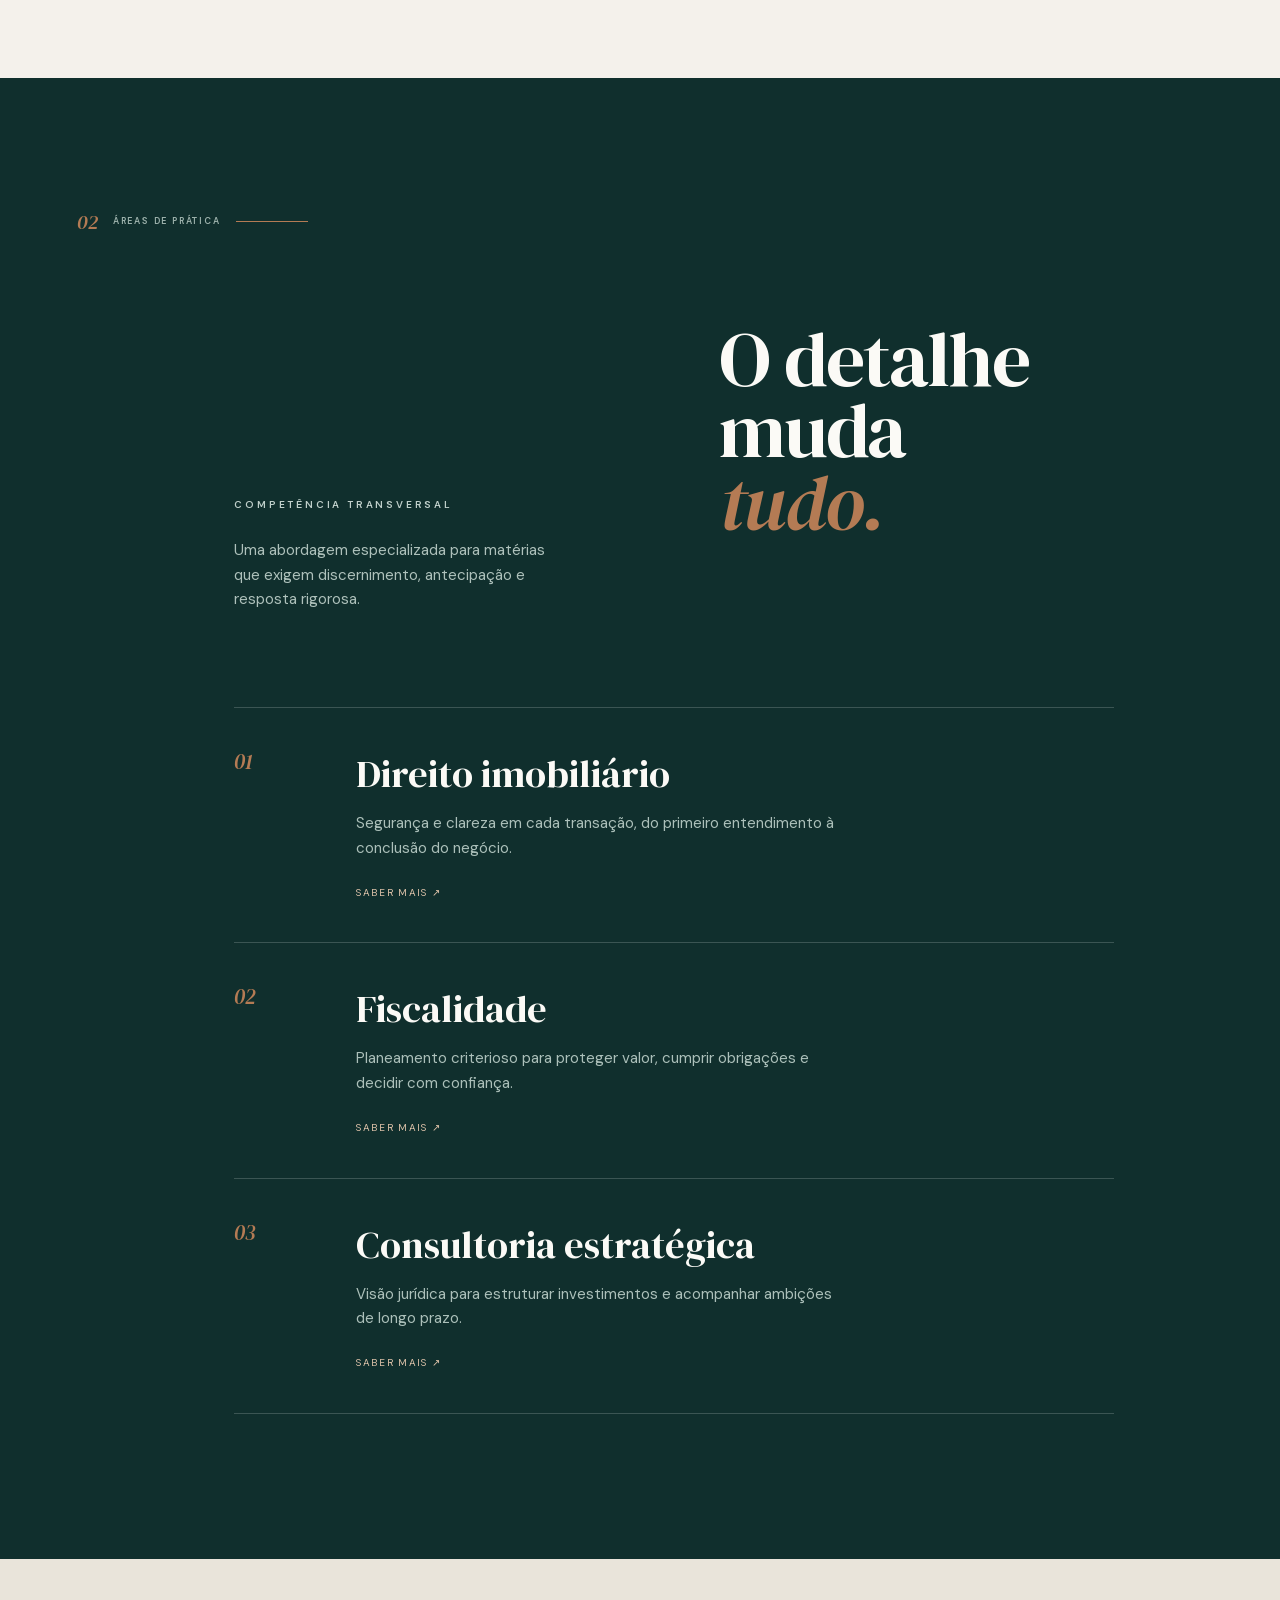
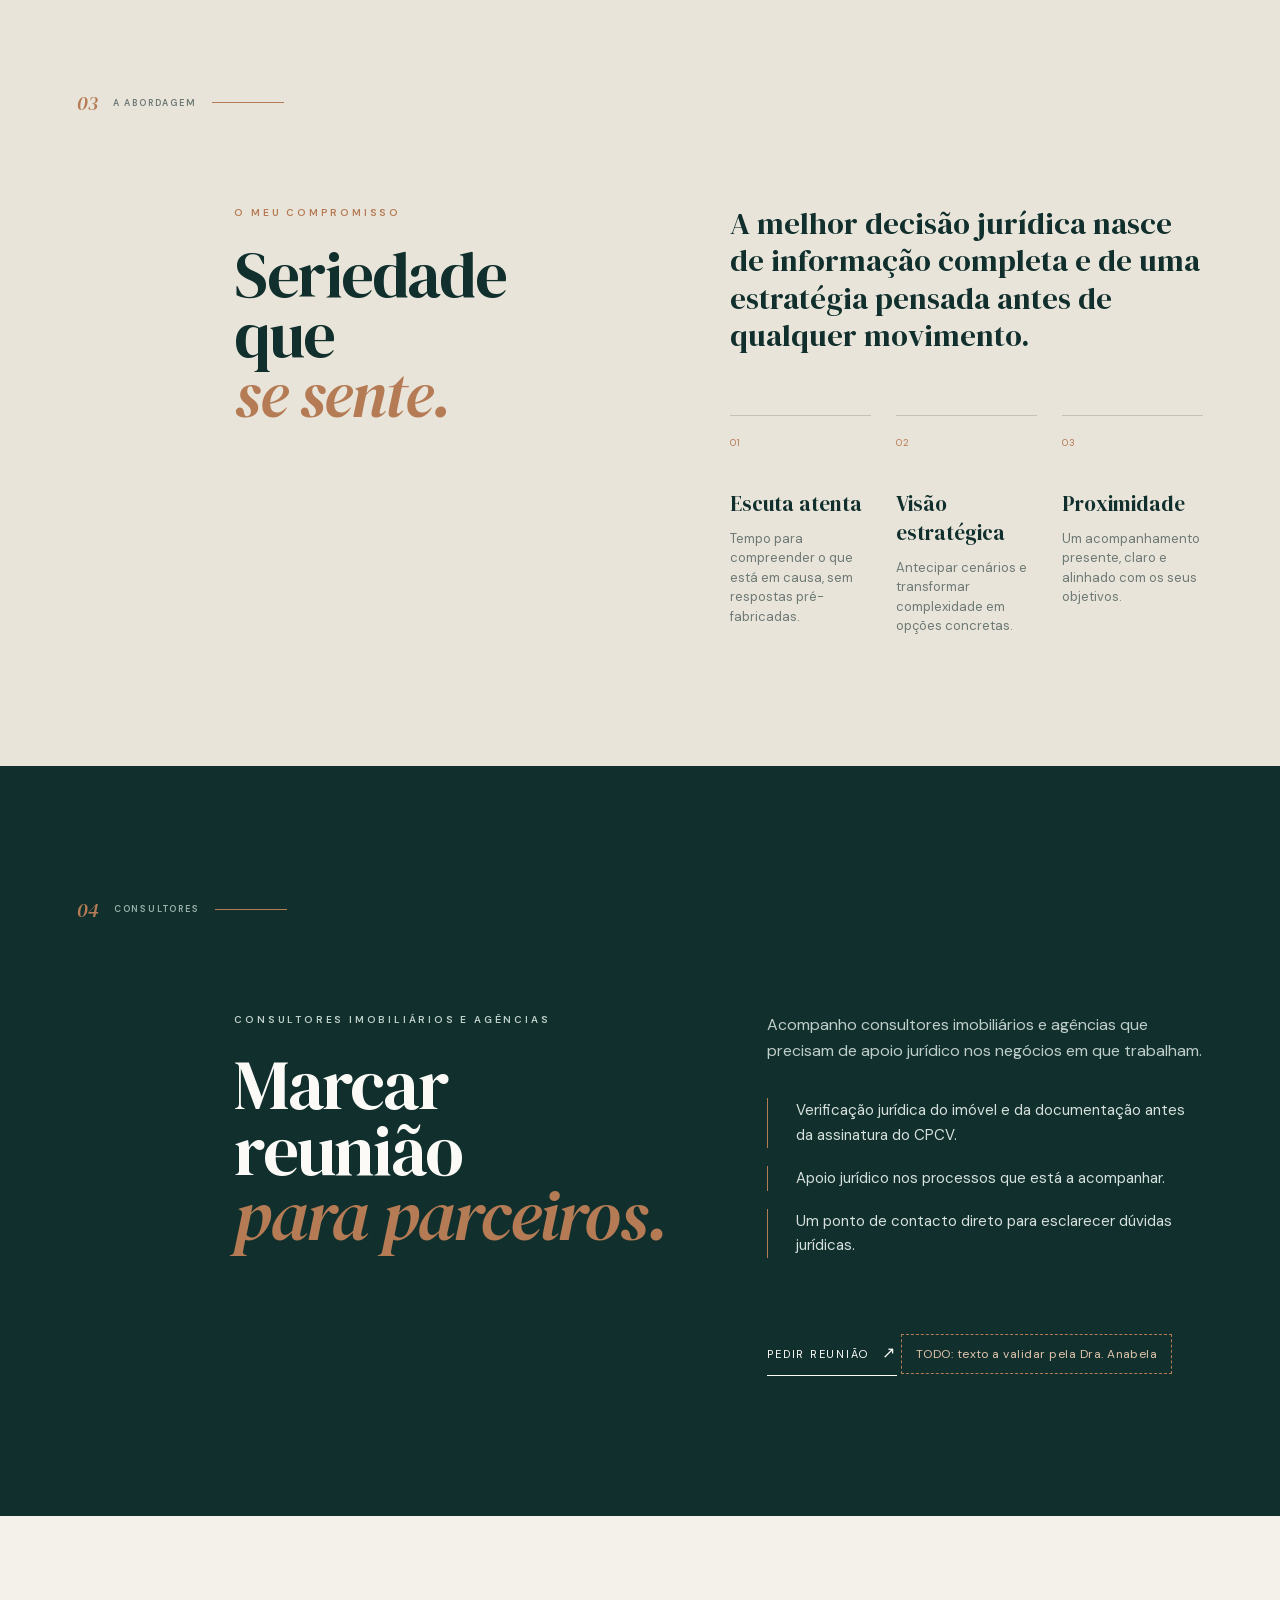
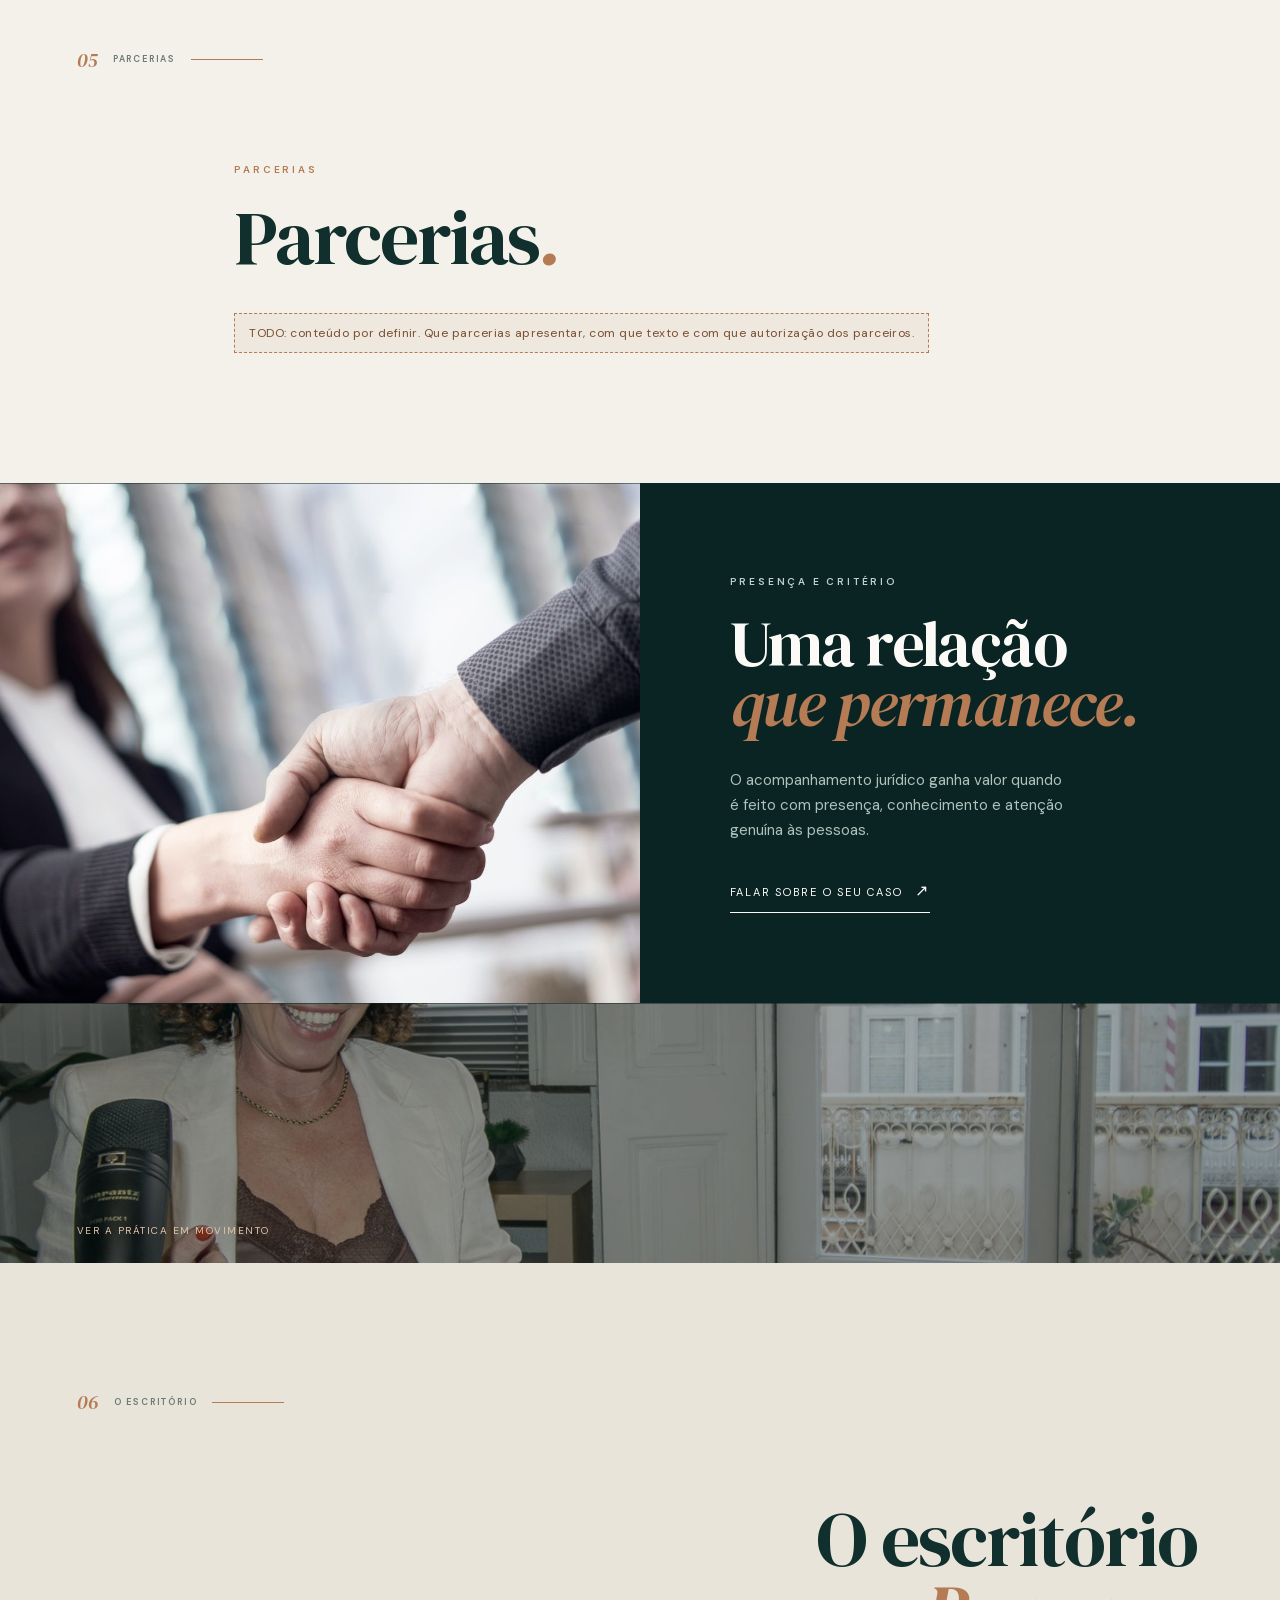
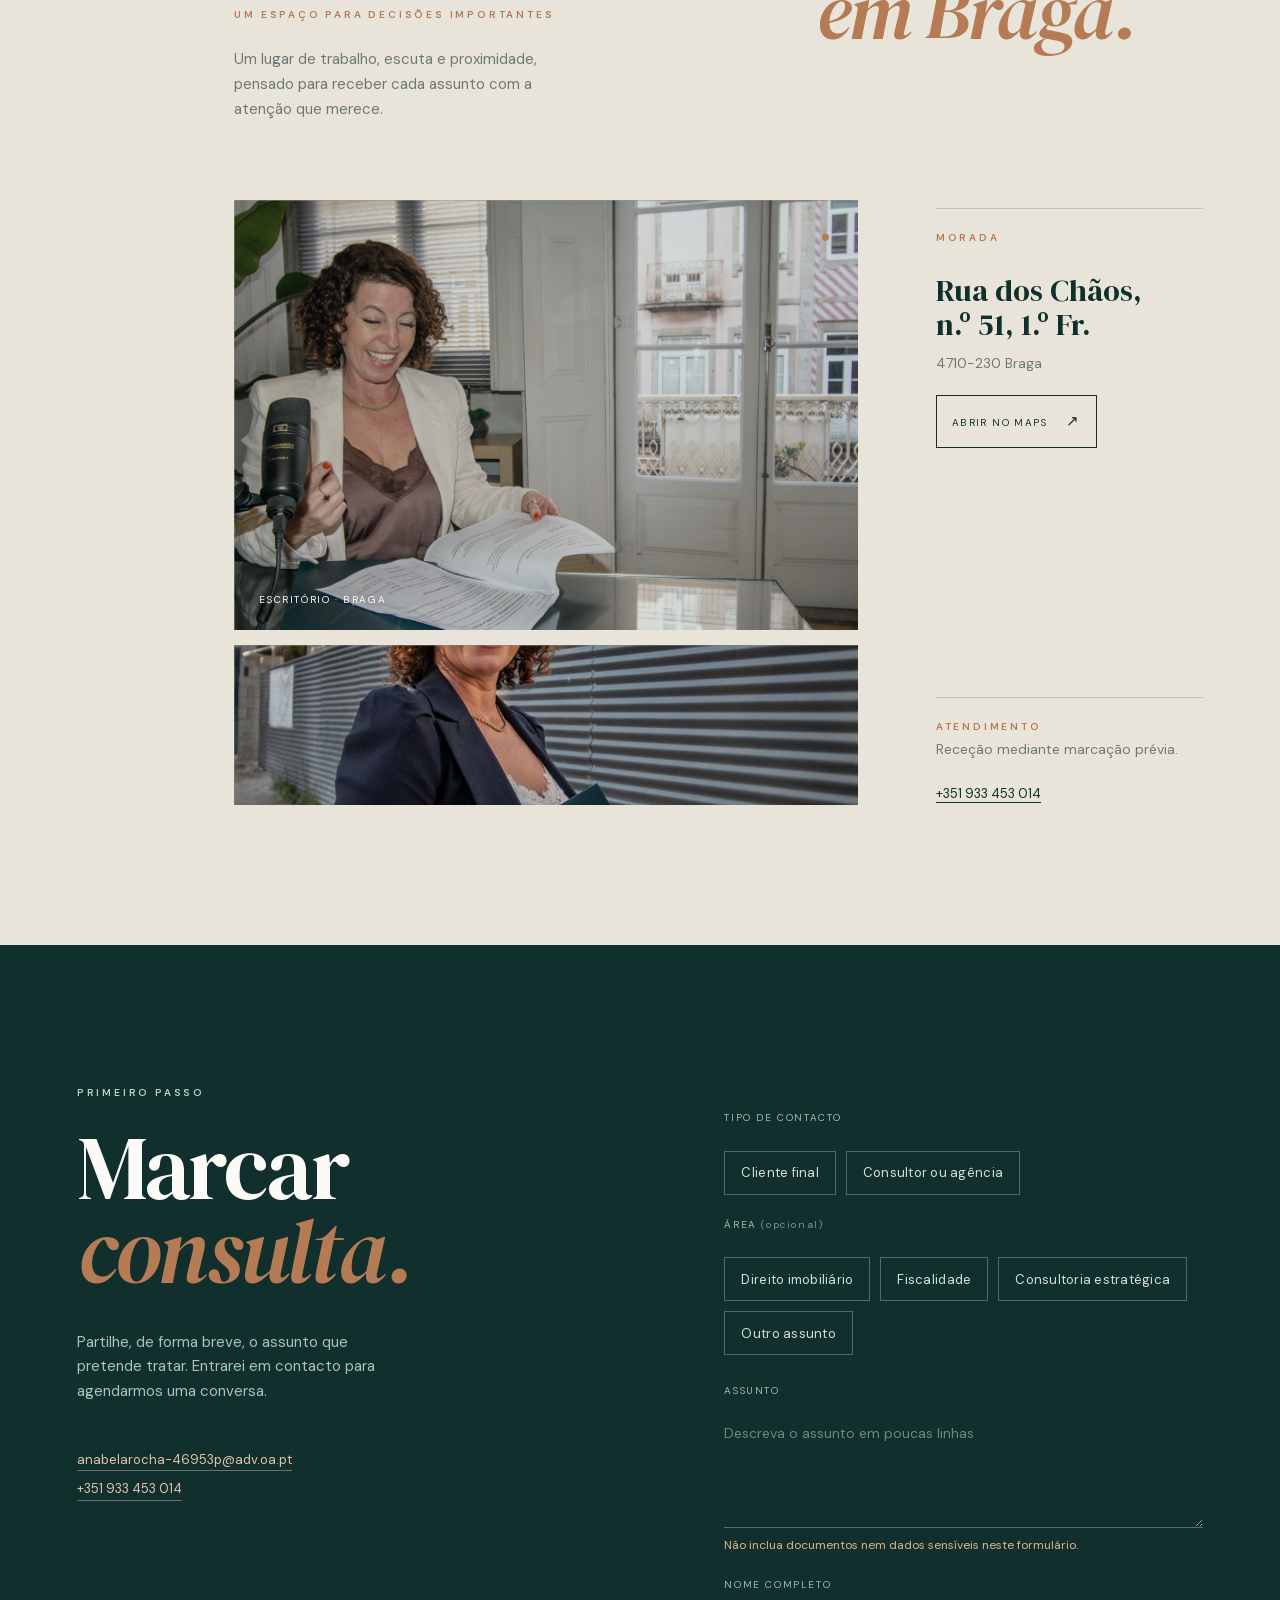
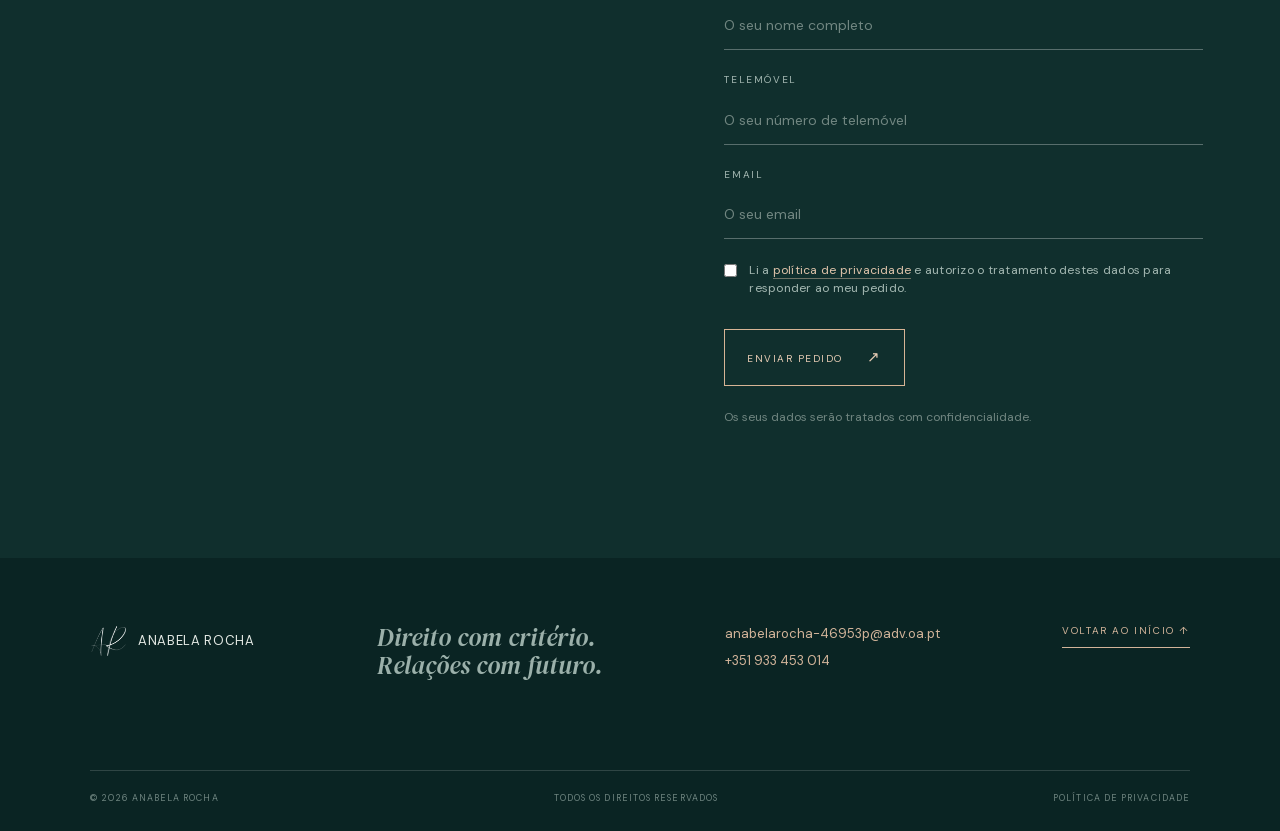
==== commit 93b58cb2: "Add contact form, privacy page and local web assets - Contact form wired to Google Apps Script (endp" ====
--- a/index.html
+++ b/index.html
@@ -5,25 +5,26 @@
   <meta name="viewport" content="width=device-width, initial-scale=1.0" />
   <meta name="description" content="Anabela Rocha, advogada. Direito imobiliário, fiscalidade e consultoria estratégica." />
   <title>Anabela Rocha | Advocacia de excelência</title>
-  <link rel="preconnect" href="https://fonts.googleapis.com" />
-  <link rel="preconnect" href="https://fonts.gstatic.com" crossorigin />
-  <link href="https://fonts.googleapis.com/css2?family=DM+Sans:wght@400;500;600;700&family=DM+Serif+Display:ital@0;1&display=swap" rel="stylesheet" />
   <link rel="stylesheet" href="styles.css" />
 </head>
 <body>
   <header class="site-header" data-header>
     <a class="wordmark" href="#inicio" aria-label="Anabela Rocha, início">
-      <img src="assets/logo-branco.png" alt="Anabela Rocha" />
-      <span class="wordmark-name">Anabela Rocha<small>Advocacia</small></span>
+      <img src="assets/monograma-ar-branco.png" alt="" />
+      <span class="wordmark-name">Anabela Rocha</span>
     </a>
     <button class="menu-toggle" type="button" aria-expanded="false" aria-controls="site-nav" aria-label="Abrir menu">
       <span></span><span></span>
     </button>
     <nav id="site-nav" class="site-nav" aria-label="Navegação principal">
       <a href="#perfil">Perfil</a>
-      <a href="#escritorio">Escritório</a>
       <a href="#pratica">Áreas de prática</a>
       <a href="#metodo">Abordagem</a>
+      <a href="#escritorio">Escritório</a>
+      <a href="#consultores">Consultores</a>
+      <a href="#parcerias">Parcerias</a>
+      <!-- Opiniões: escondida até a Dra. Anabela validar (limites da Ordem a testemunhos ainda por verificar). <a href="opinioes.html">Opiniões</a> -->
+      <a href="#consulta">Contactos</a>
       <a class="nav-cta" href="#consulta">Marcar consulta <span>↗</span></a>
     </nav>
   </header>
@@ -31,45 +32,21 @@
   <main>
     <section id="inicio" class="hero">
       <div class="hero-content reveal">
-        <p class="eyebrow light">Advocacia independente · Portugal</p>
-        <h1>Clareza para<br /><em>decisões decisivas.</em></h1>
+        <p class="eyebrow light">Direito imobiliário | Fiscalidade | Consultoria estratégica</p>
+        <h1>Património, imóveis<br /><em>e decisões importantes.</em></h1>
         <p class="hero-intro">Aconselhamento jurídico de elevada exigência para património, investimento e as escolhas que definem o futuro.</p>
         <a class="text-link light-link" href="#pratica">Conheça a prática <span>→</span></a>
       </div>
       <div class="hero-aside reveal reveal-delay">
         <div class="hero-portrait hero-carousel" data-carousel>
-          <div class="carousel-slide is-active"><img src="assets/hero-anabela.jpg" alt="Anabela Rocha, advogada" /></div>
-          <div class="carousel-slide"><img src="assets/photos/anabela-escritorio.jpg" alt="Anabela Rocha no escritório" /></div>
-          <div class="carousel-slide"><img src="assets/photos/anabela-carrossel-33.jpg" alt="Anabela Rocha com a pasta profissional" /></div>
-        </div>
-      </div>
-      <div class="hero-foot"><span>↓</span><span>Explorar</span><span class="line"></span></div>
-    </section>
-
-    <section id="escritorio" class="office-section">
-      <div class="office-shell">
-        <div class="section-label office-label"><span>01</span><span>Onde nos encontra</span></div>
-        <div class="office-heading reveal">
-          <p class="eyebrow">Um espaço para decisões importantes</p>
-          <h2>O escritório<br /><em>em Braga.</em></h2>
-          <p>Um lugar de trabalho, escuta e proximidade, pensado para receber cada assunto com a atenção que merece.</p>
-        </div>
-        <div class="office-layout">
-          <div class="office-media reveal">
-            <div class="office-video-wrap"><video autoplay muted loop playsinline preload="metadata" poster="assets/photos/anabela-estudio.jpg"><source src="assets/video/anabela-apresentacao.mp4" type="video/mp4" /></video><span class="media-tag">Escritório · Braga</span><span class="media-play">●</span></div>
-            <div class="office-photo-grid office-video-secondary"><video autoplay muted loop playsinline preload="metadata" poster="assets/photos/anabela-carrossel-33.jpg"><source src="assets/video/anabela-escritorio-12-crop.mp4" type="video/mp4" /></video></div>
-          </div>
-          <div class="office-details reveal reveal-delay">
-            <p class="office-number">41°32' N<br />8°25' W</p>
-            <div class="office-address"><span class="eyebrow">Morada</span><h3>Rua dos Chãos,<br />n.º 51, 1.º Fr.</h3><p>4710-230 Braga</p><a class="map-link" href="https://www.google.com/maps/search/?api=1&query=Rua+dos+Ch%C3%A3os+51+Braga+Portugal" target="_blank" rel="noreferrer">Abrir no Maps <span>↗</span></a></div>
-            <div class="office-contact"><span class="eyebrow">Atendimento</span><p>Receção mediante marcação prévia.</p><a href="tel:+351253265547">+351 253 265 547</a></div>
-          </div>
+          <div class="carousel-slide is-active"><img src="assets/photos/web/anabela-escritorio.jpg" alt="Anabela Rocha no escritório" width="900" height="1350" /></div>
+          <div class="carousel-slide"><img src="assets/photos/web/anabela-carrossel-33.jpg" alt="Anabela Rocha com a pasta profissional" width="900" height="1350" loading="lazy" /></div>
         </div>
       </div>
     </section>
 
     <section id="perfil" class="intro section-shell">
-      <div class="section-label"><span>01</span><span>O escritório</span></div>
+      <div class="section-label"><span>01</span><span>Perfil</span></div>
       <div class="intro-copy reveal">
         <p class="eyebrow">Uma prática com propósito</p>
         <h2>O rigor jurídico<br /><em>ao serviço do essencial.</em></h2>
@@ -96,29 +73,138 @@
       </div>
     </section>
 
-    <section id="metodo" class="method section-shell">
-      <div class="section-label"><span>03</span><span>A abordagem</span></div>
-      <div class="method-layout">
-        <div class="method-title reveal"><p class="eyebrow">O meu compromisso</p><h2>Seriedade que<br /><em>se sente.</em></h2></div>
-        <div class="method-content reveal reveal-delay"><p class="large-copy">A melhor decisão jurídica nasce de informação completa e de uma estratégia pensada antes de qualquer movimento.</p><div class="principles"><div><span>01</span><h3>Escuta atenta</h3><p>Tempo para compreender o que está em causa, sem respostas pré-fabricadas.</p></div><div><span>02</span><h3>Visão estratégica</h3><p>Antecipar cenários e transformar complexidade em opções concretas.</p></div><div><span>03</span><h3>Proximidade</h3><p>Um acompanhamento presente, claro e alinhado com os seus objetivos.</p></div></div></div>
+    <section id="metodo" class="method">
+      <div class="section-shell">
+        <div class="section-label"><span>03</span><span>A abordagem</span></div>
+        <div class="method-layout">
+          <div class="method-title reveal"><p class="eyebrow">O meu compromisso</p><h2>Seriedade que<br /><em>se sente.</em></h2></div>
+          <div class="method-content reveal reveal-delay"><p class="large-copy">A melhor decisão jurídica nasce de informação completa e de uma estratégia pensada antes de qualquer movimento.</p><div class="principles"><div><span>01</span><h3>Escuta atenta</h3><p>Tempo para compreender o que está em causa, sem respostas pré-fabricadas.</p></div><div><span>02</span><h3>Visão estratégica</h3><p>Antecipar cenários e transformar complexidade em opções concretas.</p></div><div><span>03</span><h3>Proximidade</h3><p>Um acompanhamento presente, claro e alinhado com os seus objetivos.</p></div></div></div>
+        </div>
+      </div>
+    </section>
+
+    <section id="consultores" class="consultants section-dark">
+      <div class="section-shell">
+        <div class="section-label light-label"><span>04</span><span>Consultores</span></div>
+        <div class="consultants-layout">
+          <div class="reveal"><p class="eyebrow light">Consultores imobiliários e agências</p><h2>Marcar reunião<br /><em>para parceiros.</em></h2></div>
+          <div class="consultants-copy reveal reveal-delay">
+            <!-- TODO: texto a validar pela Dra. Anabela antes de publicar. Não acrescentar serviços, preços nem resultados sem a confirmação dela. -->
+            <p class="lead">Acompanho consultores imobiliários e agências que precisam de apoio jurídico nos negócios em que trabalham.</p>
+            <ul class="consultant-points">
+              <li>Verificação jurídica do imóvel e da documentação antes da assinatura do CPCV.</li>
+              <li>Apoio jurídico nos processos que está a acompanhar.</li>
+              <li>Um ponto de contacto direto para esclarecer dúvidas jurídicas.</li>
+            </ul>
+            <a class="text-link light-link" href="#formulario" data-tipo="Consultor ou agência">Pedir reunião <span>↗</span></a>
+            <p class="todo">TODO: texto a validar pela Dra. Anabela</p>
+          </div>
+        </div>
+      </div>
+    </section>
+
+    <section id="parcerias" class="partners section-shell">
+      <div class="section-label"><span>05</span><span>Parcerias</span></div>
+      <div class="partners-copy reveal">
+        <p class="eyebrow">Parcerias</p>
+        <h2>Parcerias<em>.</em></h2>
+        <!-- TODO: conteúdo por definir. Não inventar parceiros nem descrições; aguardar a informação da Dra. Anabela. -->
+        <p class="todo">TODO: conteúdo por definir. Que parcerias apresentar, com que texto e com que autorização dos parceiros.</p>
       </div>
     </section>
 
     <section class="visual-story">
-      <div class="visual-story-image"><img src="assets/photos/anabela-escritorio.jpg" alt="Anabela Rocha no seu escritório" /></div>
+      <!-- TODO: confirmar a licença desta fotografia antes de publicar (parece de banco de imagens). Guardar o comprovativo da licença. -->
+      <div class="visual-story-image"><img src="assets/photos/web/aperto-de-mao.jpg" alt="Aperto de mão entre duas pessoas" width="1600" height="900" loading="lazy" /></div>
       <div class="visual-story-copy"><p class="eyebrow light">Presença e critério</p><h2>Uma relação<br /><em>que permanece.</em></h2><p>O acompanhamento jurídico ganha valor quando é feito com presença, conhecimento e atenção genuína às pessoas.</p><a class="text-link light-link" href="#consulta">Falar sobre o seu caso <span>↗</span></a></div>
-      <div class="visual-story-video"><video autoplay muted loop playsinline preload="metadata" poster="assets/photos/anabela-estudio.jpg"><source src="assets/video/anabela-apresentacao.mp4" type="video/mp4" /></video><span>Ver a prática em movimento</span></div>
+      <div class="visual-story-video"><video muted loop playsinline preload="none" data-autoplay poster="assets/photos/web/anabela-estudio.jpg"><source src="assets/video/web/anabela-apresentacao-720.mp4" type="video/mp4" media="(max-width: 760px)" /><source src="assets/video/web/anabela-apresentacao-1080.mp4" type="video/mp4" /></video><span>Ver a prática em movimento</span></div>
+    </section>
+
+    <section id="escritorio" class="office-section">
+      <div class="office-shell">
+        <div class="section-label office-label"><span>06</span><span>O escritório</span></div>
+        <div class="office-heading reveal">
+          <p class="eyebrow">Um espaço para decisões importantes</p>
+          <h2>O escritório<br /><em>em Braga.</em></h2>
+          <p>Um lugar de trabalho, escuta e proximidade, pensado para receber cada assunto com a atenção que merece.</p>
+        </div>
+        <div class="office-layout">
+          <div class="office-media reveal">
+            <div class="office-video-wrap"><video muted loop playsinline preload="none" data-autoplay poster="assets/photos/web/anabela-estudio.jpg"><source src="assets/video/web/anabela-apresentacao-720.mp4" type="video/mp4" media="(max-width: 760px)" /><source src="assets/video/web/anabela-apresentacao-1080.mp4" type="video/mp4" /></video><span class="media-tag">Escritório · Braga</span><span class="media-play">●</span></div>
+            <div class="office-photo-grid office-video-secondary"><video muted loop playsinline preload="none" data-autoplay poster="assets/photos/web/anabela-carrossel-33.jpg"><source src="assets/video/web/anabela-escritorio-12-crop-720.mp4" type="video/mp4" /></video></div>
+          </div>
+          <div class="office-details reveal reveal-delay">
+            <div class="office-address"><span class="eyebrow">Morada</span><h3>Rua dos Chãos,<br />n.º 51, 1.º Fr.</h3><p>4710-230 Braga</p><a class="map-link" href="https://www.google.com/maps/search/?api=1&query=Rua+dos+Ch%C3%A3os+51+Braga+Portugal" target="_blank" rel="noreferrer">Abrir no Maps <span>↗</span></a></div>
+            <div class="office-contact"><span class="eyebrow">Atendimento</span><p>Receção mediante marcação prévia.</p><a href="tel:+351933453014">+351 933 453 014</a></div>
+          </div>
+        </div>
+      </div>
     </section>
 
     <section id="consulta" class="contact section-dark">
       <div class="section-shell contact-layout">
-        <div class="contact-heading reveal"><p class="eyebrow light">Primeiro passo</p><h2>Marcar<br /><em>consulta.</em></h2><p>Partilhe, de forma breve, o assunto que pretende tratar. Entrarei em contacto para agendarmos uma conversa.</p><div class="contact-details"><a href="mailto:anabelarocha@adv.oa.pt">anabelarocha@adv.oa.pt</a><a href="tel:+351253265547">+351 253 265 547</a></div></div>
-        <form class="consult-form reveal reveal-delay" data-form><label>Nome<input type="text" name="nome" required placeholder="O seu nome" /></label><label>Email<input type="email" name="email" required placeholder="O seu email" /></label><label>Motivo da consulta<select name="motivo"><option>Direito imobiliário</option><option>Fiscalidade</option><option>Consultoria estratégica</option><option>Outro assunto</option></select></label><label>Mensagem<textarea name="mensagem" rows="4" placeholder="Como posso ajudar?"></textarea></label><button class="submit-button" type="submit">Enviar pedido <span>↗</span></button><p class="form-note" data-form-note>Os seus dados serão tratados com confidencialidade.</p></form>
+        <div class="contact-heading reveal"><p class="eyebrow light">Primeiro passo</p><h2>Marcar<br /><em>consulta.</em></h2><p>Partilhe, de forma breve, o assunto que pretende tratar. Entrarei em contacto para agendarmos uma conversa.</p><div class="contact-details"><a href="mailto:anabelarocha-46953p@adv.oa.pt">anabelarocha-46953p@adv.oa.pt</a><a href="tel:+351933453014">+351 933 453 014</a><!-- LinkedIn escondido até haver URL. Para mostrar, trocar o href e tirar este comentário: <a href="TODO-URL-LINKEDIN" target="_blank" rel="noopener">LinkedIn</a> --></div></div>
+        <form id="formulario" class="consult-form reveal reveal-delay" data-form>
+          <input type="hidden" name="origem" value="pagina-inicial" />
+          <div class="form-trap" aria-hidden="true"><label>Não preencha este campo<input type="text" name="website" tabindex="-1" autocomplete="off" /></label></div>
+          <div class="form-progress" aria-hidden="true"><span data-form-progress></span></div>
+          <p class="form-step-count" data-form-step-count aria-live="polite"></p>
+
+          <fieldset class="form-step" data-step>
+            <legend>Como posso ajudar?</legend>
+            <fieldset class="choice-fieldset">
+              <legend>Tipo de contacto</legend>
+              <div class="choice-group">
+                <label class="choice"><input type="radio" name="tipo" value="Cliente final" required /><span>Cliente final</span></label>
+                <label class="choice"><input type="radio" name="tipo" value="Consultor ou agência" /><span>Consultor ou agência</span></label>
+              </div>
+            </fieldset>
+            <fieldset class="choice-fieldset">
+              <legend>Área <small>(opcional)</small></legend>
+              <div class="choice-group">
+                <label class="choice"><input type="radio" name="area" value="Direito imobiliário" /><span>Direito imobiliário</span></label>
+                <label class="choice"><input type="radio" name="area" value="Fiscalidade" /><span>Fiscalidade</span></label>
+                <label class="choice"><input type="radio" name="area" value="Consultoria estratégica" /><span>Consultoria estratégica</span></label>
+                <label class="choice"><input type="radio" name="area" value="Outro assunto" /><span>Outro assunto</span></label>
+              </div>
+            </fieldset>
+            <div class="step-nav"><button class="step-next submit-button" type="button" data-step-next>Seguinte <span>→</span></button></div>
+          </fieldset>
+
+          <fieldset class="form-step" data-step>
+            <legend>O seu assunto</legend>
+            <div class="form-field"><label>Assunto<textarea name="assunto" rows="4" required maxlength="1000" aria-describedby="aviso-assunto" placeholder="Descreva o assunto em poucas linhas"></textarea></label><p class="field-hint" id="aviso-assunto">Não inclua documentos nem dados sensíveis neste formulário.</p></div>
+            <div class="step-nav"><button class="step-back" type="button" data-step-back>← Voltar</button><button class="step-next submit-button" type="button" data-step-next>Seguinte <span>→</span></button></div>
+          </fieldset>
+
+          <fieldset class="form-step" data-step>
+            <legend>Os seus contactos</legend>
+            <label>Nome completo<input type="text" name="nome" required maxlength="120" autocomplete="name" enterkeyhint="next" placeholder="O seu nome completo" /></label>
+            <label>Telemóvel<input type="tel" name="telemovel" required maxlength="20" autocomplete="tel" inputmode="tel" enterkeyhint="next" pattern="\+?[0-9 ]{9,20}" placeholder="O seu número de telemóvel" /></label>
+            <label>Email<input type="email" name="email" required maxlength="160" autocomplete="email" enterkeyhint="send" placeholder="O seu email" /></label>
+            <label class="consent"><input type="checkbox" name="consentimento" value="sim" required /><span>Li a <a href="privacidade.html" target="_blank" rel="noopener">política de privacidade</a> e autorizo o tratamento destes dados para responder ao meu pedido.</span></label>
+            <div class="step-nav"><button class="step-back" type="button" data-step-back>← Voltar</button><button class="submit-button" type="submit">Enviar pedido <span>↗</span></button></div>
+          </fieldset>
+
+          <p class="form-note" data-form-note role="status" aria-live="polite">Os seus dados serão tratados com confidencialidade.</p>
+
+          <div class="form-success" data-form-success tabindex="-1" hidden>
+            <p class="eyebrow light">Pedido enviado</p>
+            <h3>Obrigada pelo contacto.</h3>
+            <p>Responderei com a maior brevidade.</p>
+            <button class="text-link light-link" type="button" data-form-again>Enviar outro pedido</button>
+          </div>
+        </form>
       </div>
     </section>
   </main>
 
-  <footer class="site-footer"><div class="footer-top"><a class="wordmark footer-wordmark" href="#inicio"><img src="assets/logo-branco.png" alt="Anabela Rocha" /><span class="wordmark-name">Anabela Rocha<small>Advocacia</small></span></a><p>Direito com critério.<br />Relações com futuro.</p><a class="text-link" href="#inicio">Voltar ao início ↑</a></div><div class="footer-bottom"><span>© 2026 Anabela Rocha</span><span>Todos os direitos reservados</span><span>Política de privacidade</span></div></footer>
+  <footer class="site-footer"><div class="footer-top"><a class="wordmark footer-wordmark" href="#inicio"><img src="assets/monograma-ar-branco.png" alt="" /><span class="wordmark-name">Anabela Rocha</span></a><p>Direito com critério.<br />Relações com futuro.</p><div class="footer-contacts"><a href="mailto:anabelarocha-46953p@adv.oa.pt">anabelarocha-46953p@adv.oa.pt</a><a href="tel:+351933453014">+351 933 453 014</a><!-- LinkedIn escondido até haver URL. Para mostrar, trocar o href e tirar este comentário: <a href="TODO-URL-LINKEDIN" target="_blank" rel="noopener">LinkedIn</a> --></div><a class="text-link" href="#inicio">Voltar ao início ↑</a></div><div class="footer-bottom"><span>© 2026 Anabela Rocha</span><span>Todos os direitos reservados</span><a href="privacidade.html">Política de privacidade</a></div></footer>
+  <div class="mobile-cta" data-mobile-cta>
+    <a class="mobile-cta-main" href="#formulario">Marcar consulta <span>↗</span></a>
+    <a class="mobile-cta-call" href="tel:+351933453014" aria-label="Ligar para +351 933 453 014">Ligar</a>
+  </div>
+  <script src="config.js"></script>
   <script src="script.js"></script>
 </body>
 </html>
--- a/styles.css
+++ b/styles.css
@@ -1,13 +1,43 @@
+@font-face{font-family:'DM Sans';font-style:normal;font-weight:400 700;font-display:swap;src:url(assets/fonts/dm-sans-normal-latin-ext.woff2) format('woff2');unicode-range:U+0100-02BA, U+02BD-02C5, U+02C7-02CC, U+02CE-02D7, U+02DD-02FF, U+0304, U+0308, U+0329, U+1D00-1DBF, U+1E00-1E9F, U+1EF2-1EFF, U+2020, U+20A0-20AB, U+20AD-20C4, U+2113, U+2C60-2C7F, U+A720-A7FF}
+@font-face{font-family:'DM Sans';font-style:normal;font-weight:400 700;font-display:swap;src:url(assets/fonts/dm-sans-normal-latin.woff2) format('woff2');unicode-range:U+0000-00FF, U+0131, U+0152-0153, U+02BB-02BC, U+02C6, U+02DA, U+02DC, U+0304, U+0308, U+0329, U+2000-206F, U+20AC, U+2122, U+2191, U+2193, U+2212, U+2215, U+FEFF, U+FFFD}
+@font-face{font-family:'DM Serif Display';font-style:italic;font-weight:400;font-display:swap;src:url(assets/fonts/dm-serif-display-italic-latin-ext.woff2) format('woff2');unicode-range:U+0100-02BA, U+02BD-02C5, U+02C7-02CC, U+02CE-02D7, U+02DD-02FF, U+0304, U+0308, U+0329, U+1D00-1DBF, U+1E00-1E9F, U+1EF2-1EFF, U+2020, U+20A0-20AB, U+20AD-20C4, U+2113, U+2C60-2C7F, U+A720-A7FF}
+@font-face{font-family:'DM Serif Display';font-style:italic;font-weight:400;font-display:swap;src:url(assets/fonts/dm-serif-display-italic-latin.woff2) format('woff2');unicode-range:U+0000-00FF, U+0131, U+0152-0153, U+02BB-02BC, U+02C6, U+02DA, U+02DC, U+0304, U+0308, U+0329, U+2000-206F, U+20AC, U+2122, U+2191, U+2193, U+2212, U+2215, U+FEFF, U+FFFD}
+@font-face{font-family:'DM Serif Display';font-style:normal;font-weight:400;font-display:swap;src:url(assets/fonts/dm-serif-display-normal-latin-ext.woff2) format('woff2');unicode-range:U+0100-02BA, U+02BD-02C5, U+02C7-02CC, U+02CE-02D7, U+02DD-02FF, U+0304, U+0308, U+0329, U+1D00-1DBF, U+1E00-1E9F, U+1EF2-1EFF, U+2020, U+20A0-20AB, U+20AD-20C4, U+2113, U+2C60-2C7F, U+A720-A7FF}
+@font-face{font-family:'DM Serif Display';font-style:normal;font-weight:400;font-display:swap;src:url(assets/fonts/dm-serif-display-normal-latin.woff2) format('woff2');unicode-range:U+0000-00FF, U+0131, U+0152-0153, U+02BB-02BC, U+02C6, U+02DA, U+02DC, U+0304, U+0308, U+0329, U+2000-206F, U+20AC, U+2122, U+2191, U+2193, U+2212, U+2215, U+FEFF, U+FFFD}
  .hero-portrait{isolation:isolate;box-shadow:18px 18px 0 rgba(180,123,84,.16)}.hero-portrait::before{content:"";position:absolute;z-index:-1;inset:-13px -13px 13px 13px;border:1px solid rgba(208,177,148,.55);pointer-events:none}.hero-portrait::after{content:"AR · 2026";position:absolute;z-index:3;top:22px;right:-38px;color:#d7b495;font-size:9px;letter-spacing:.18em;writing-mode:vertical-rl;transform:rotate(180deg);opacity:.9}.hero-carousel .carousel-slide::after{content:"";position:absolute;inset:0;border:1px solid rgba(255,255,255,.18);pointer-events:none}.hero-carousel .portrait-caption{padding-left:14px;padding-right:14px;background:linear-gradient(transparent,rgba(7,25,24,.5))}
 @media(max-width:760px){.hero-portrait{box-shadow:12px 12px 0 rgba(180,123,84,.16)}.hero-portrait::before{inset:-9px -9px 9px 9px}.hero-portrait::after{right:-27px;top:16px;font-size:8px}}
 @media(max-width:760px){.hero-carousel{height:330px}.office-video-secondary{height:270px}.office-video-secondary video{object-position:center 75%}}
  .hero-carousel{height:500px}.hero-carousel .carousel-slide{position:absolute;inset:0;opacity:0;filter:blur(5px);transform:scale(1.025);transition:opacity 1.2s ease,filter 1.2s ease,transform 1.2s ease}.hero-carousel .carousel-slide.is-active{opacity:1;filter:blur(0);transform:scale(1)}.hero-carousel .carousel-slide img{width:100%;height:100%;object-fit:cover;object-position:center center}.office-video-secondary{height:330px}.office-video-secondary video{object-position:center center}
  .office-video-secondary{display:block;position:relative;height:160px;overflow:hidden;background:var(--ink)}.office-video-secondary video{width:100%;height:100%;object-fit:cover;filter:saturate(.82);transition:transform .8s cubic-bezier(.2,.7,.2,1)}.office-video-secondary:hover video{transform:scale(1.04)}.office-video-secondary span{position:absolute;left:18px;bottom:15px;color:var(--white);font-size:9px;letter-spacing:.14em;text-transform:uppercase}
  .scroll-progress{position:fixed;z-index:20;top:0;left:0;width:100%;height:2px;background:var(--copper);transform:scaleX(0);transform-origin:left center;pointer-events:none}
-@media(max-width:760px){.office-shell{padding:85px 24px 95px}.office-heading{display:block;margin-left:0;margin-bottom:55px}.office-heading>p:last-child{margin-top:28px}.office-layout{display:block;margin-left:0}.office-video-wrap{height:330px}.office-photo-grid img{height:125px}.office-details{gap:48px;margin-top:48px}.office-number{font-size:20px}}
 @keyframes float-in{from{opacity:0;transform:translateY(28px)}to{opacity:1;transform:translateY(0)}}.hero-foot{animation:float-in 1.2s .8s both}.hero-portrait{animation:hero-drift 8s ease-in-out infinite alternate}@keyframes hero-drift{from{transform:translateY(0)}to{transform:translateY(-12px)}}.practice-item{transition:padding-left .35s ease,background .35s ease}.practice-item:hover{padding-left:15px;background:rgba(255,255,255,.025)}.principles div{transition:transform .4s ease}.principles div:hover{transform:translateY(-8px)}@media(prefers-reduced-motion:reduce){.hero-portrait,.hero-foot{animation:none}.practice-item,.principles div{transition:none}}
  .office-section{background:var(--paper-warm);overflow:hidden}.office-shell{max-width:1280px;margin:0 auto;padding:125px clamp(24px,6vw,88px) 140px}.office-label{margin-bottom:65px}.office-heading{display:grid;grid-template-columns:1.2fr .8fr;align-items:end;margin-left:14%;margin-bottom:75px}.office-heading h2{font-size:clamp(55px,6vw,88px);color:var(--ink)}.office-heading>p:last-child{max-width:310px;margin:0 0 4px;color:var(--muted)}.office-layout{display:grid;grid-template-columns:1.4fr .6fr;gap:8%;margin-left:14%}.office-media{min-width:0}.office-video-wrap{height:430px;position:relative;overflow:hidden;background:var(--ink)}.office-video-wrap video{width:100%;height:100%;object-fit:cover;opacity:.83;filter:saturate(.75);transition:transform 1.2s cubic-bezier(.2,.7,.2,1)}.office-video-wrap:hover video{transform:scale(1.04)}.media-tag,.media-play{position:absolute;color:var(--white);font-size:10px;letter-spacing:.16em;text-transform:uppercase}.media-tag{left:25px;bottom:22px}.media-play{right:25px;top:22px;color:var(--copper);font-size:17px}.office-photo-grid{display:grid;grid-template-columns:1.3fr .7fr;gap:15px;margin-top:15px}.office-photo-grid img{width:100%;height:160px;object-fit:cover;filter:saturate(.78);transition:filter .4s,transform .7s}.office-photo-grid img:hover{filter:saturate(1);transform:translateY(-6px)}.office-details{display:flex;flex-direction:column;justify-content:space-between;padding:8px 0 0}.office-number{margin:0;color:var(--copper);font:italic 23px/1.1 var(--serif)}.office-address,.office-contact{border-top:1px solid var(--line);padding-top:15px}.office-address h3{margin:25px 0 10px;color:var(--ink);font:normal clamp(25px,2.4vw,34px)/1.1 var(--serif)}.office-address p,.office-contact p{margin:0 0 20px;color:var(--muted);font-size:14px}.office-contact a{color:var(--ink);font-size:13px;border-bottom:1px solid var(--ink)}.map-link{display:inline-block;padding:13px 15px;border:1px solid var(--ink);color:var(--ink);font-size:10px;letter-spacing:.14em;text-transform:uppercase;transition:background .3s,color .3s}.map-link:hover{background:var(--ink);color:var(--white)}.map-link span{margin-left:15px;font-size:15px}.office-section .reveal{transition-duration:1s}.office-section .reveal-delay{transition-delay:.2s}
+@media(max-width:760px){.office-shell{padding:85px 24px 95px}.office-heading{display:block;margin-left:0;margin-bottom:55px}.office-heading>p:last-child{margin-top:28px}.office-layout{display:block;margin-left:0}.office-video-wrap{height:330px}.office-photo-grid img{height:125px}.office-details{gap:48px;margin-top:48px}.office-number{font-size:20px}}
  .site-header.scrolled .wordmark img{filter:brightness(0) saturate(100%)}
-:root{--ink:#102f2d;--ink-deep:#0a2423;--paper:#f4f1eb;--paper-warm:#e9e4da;--copper:#b47b54;--text:#213330;--muted:#6d7975;--line:rgba(16,47,45,.18);--white:#fbfaf6;--serif:'DM Serif Display',Georgia,serif;--sans:'DM Sans',sans-serif}*{box-sizing:border-box}html{scroll-behavior:smooth}body{margin:0;background:var(--paper);color:var(--text);font-family:var(--sans);font-size:15px;line-height:1.65;-webkit-font-smoothing:antialiased}a{color:inherit;text-decoration:none}img{display:block;max-width:100%}button,input,select,textarea{font:inherit}button{cursor:pointer}.site-header{position:fixed;z-index:10;top:0;left:0;width:100%;height:92px;padding:0 clamp(24px,5vw,76px);display:flex;align-items:center;justify-content:space-between;color:var(--white);transition:background .3s,color .3s,height .3s}.site-header.scrolled{height:72px;background:rgba(244,241,235,.95);backdrop-filter:blur(12px);color:var(--ink);box-shadow:0 1px 0 var(--line)}.wordmark{display:flex;align-items:center;gap:11px}.wordmark-mark{width:35px;height:35px;border:1px solid currentColor;display:grid;place-items:center;font:16px var(--serif);font-style:italic}.wordmark-name{font-size:13px;line-height:1.05;letter-spacing:.05em;text-transform:uppercase}.wordmark-name small{display:block;margin-top:5px;font-size:8px;letter-spacing:.24em;font-weight:500;opacity:.72}.site-nav{display:flex;align-items:center;gap:clamp(20px,3vw,46px);font-size:11px;letter-spacing:.14em;text-transform:uppercase}.site-nav>a:not(.nav-cta){position:relative}.site-nav>a:not(.nav-cta)::after{content:"";position:absolute;bottom:-7px;left:0;width:0;height:1px;background:currentColor;transition:width .25s}.site-nav>a:not(.nav-cta):hover::after{width:100%}.nav-cta{padding:13px 17px;border:1px solid currentColor}.nav-cta span,.text-link span{margin-left:8px;font-size:16px}.menu-toggle{display:none;background:transparent;border:0;color:currentColor}.hero{min-height:100vh;position:relative;display:grid;grid-template-columns:1.05fr .95fr;align-items:center;padding:150px clamp(24px,9vw,140px) 100px;background:var(--ink);color:var(--white);overflow:hidden}.hero::after{content:"";position:absolute;width:48vw;height:48vw;border:1px solid rgba(255,255,255,.1);border-radius:50%;right:-19vw;top:-14vw}.hero-content{position:relative;z-index:1;max-width:600px}.eyebrow{margin:0 0 24px;color:var(--copper);font-size:10px;font-weight:600;letter-spacing:.28em;text-transform:uppercase}.eyebrow.light{color:#bfcfca}.hero h1,h2{font:normal clamp(54px,7vw,104px)/.93 var(--serif);letter-spacing:-.025em;margin:0}.hero h1 em,h2 em{color:var(--copper);font-style:italic}.hero-intro{max-width:400px;margin:36px 0 32px;color:#c0ceca;font-size:16px;font-weight:400}.text-link{display:inline-block;font-size:11px;letter-spacing:.16em;text-transform:uppercase;border-bottom:1px solid currentColor;padding-bottom:8px}.light-link{color:var(--white)}.hero-aside{justify-self:end;width:min(31vw,400px);position:relative;z-index:1}.hero-portrait{position:relative}.hero-portrait img{width:100%;height:500px;object-fit:cover;filter:saturate(.65) sepia(.1)}.portrait-caption{display:flex;justify-content:space-between;padding:13px 0;color:#a5bcb6;font-size:10px;letter-spacing:.1em;text-transform:uppercase}.hero-foot{position:absolute;bottom:35px;left:clamp(24px,9vw,140px);display:flex;align-items:center;gap:12px;color:#a5bcb6;font-size:9px;letter-spacing:.2em;text-transform:uppercase}.hero-foot>span:first-child{font-size:19px}.hero-foot .line{display:block;width:70px;height:1px;background:#66807a}.section-shell{max-width:1280px;margin:0 auto;padding:130px clamp(24px,6vw,88px)}.section-label{display:flex;gap:15px;align-items:center;margin-bottom:88px;color:var(--muted);font-size:9px;font-weight:600;letter-spacing:.2em;text-transform:uppercase}.section-label span:first-child{color:var(--copper);font:italic 20px var(--serif);letter-spacing:0}.intro{background:var(--paper)}.intro-copy{padding-left:14%;max-width:1000px}.intro h2{font-size:clamp(50px,6.5vw,91px);color:var(--ink)}.intro-grid{display:grid;grid-template-columns:1fr 1fr;gap:70px;max-width:780px;margin:58px 0 0 16%}.intro-grid p{margin:0;color:var(--muted);font-size:15px}.section-dark{background:var(--ink);color:var(--white)}.practice .section-shell{padding-bottom:145px}.light-label{color:#9bb0aa}.practice-heading{display:grid;grid-template-columns:1fr 1fr;align-items:end;margin-left:14%;margin-bottom:90px}.practice-heading h2{font-size:clamp(55px,6vw,88px)}.practice-heading>p:last-child{max-width:330px;margin:0 0 5px;color:#aec1bb}.practice-list{margin-left:14%}.practice-item{display:grid;grid-template-columns:80px 1fr;gap:42px;padding:39px 0;border-top:1px solid rgba(255,255,255,.18);max-width:880px}.practice-item:last-child{border-bottom:1px solid rgba(255,255,255,.18)}.practice-number{color:var(--copper);font:italic 21px var(--serif)}.practice-item h3{margin:0 0 11px;font:normal clamp(25px,3vw,39px) var(--serif)}.practice-item p{max-width:480px;margin:0 0 18px;color:#acc0ba}.practice-item a{color:#e0c4ab;font-size:10px;letter-spacing:.13em;text-transform:uppercase}.method{background:var(--paper-warm)}.method-layout{display:grid;grid-template-columns:1fr 1.25fr;gap:12%;padding-left:14%}.method h2{font-size:clamp(50px,5vw,76px);color:var(--ink)}.large-copy{max-width:500px;margin:0 0 60px;color:var(--ink);font:normal clamp(23px,2.4vw,34px)/1.22 var(--serif)}.principles{display:grid;grid-template-columns:repeat(3,1fr);gap:25px}.principles div{border-top:1px solid var(--line);padding-top:13px}.principles span{color:var(--copper);font-size:10px;letter-spacing:.1em}.principles h3{margin:35px 0 11px;color:var(--ink);font:normal 21px var(--serif)}.principles p{margin:0;color:var(--muted);font-size:13px;line-height:1.5}.contact .section-shell{padding-top:140px;padding-bottom:130px}.contact-layout{display:grid;grid-template-columns:1fr 1fr;gap:15%}.contact-heading h2{font-size:clamp(60px,7vw,100px)}.contact-heading>p:not(.eyebrow){max-width:330px;margin:37px 0;color:#aec1bb}.contact-details{display:flex;flex-direction:column;align-items:flex-start;gap:7px;margin-top:45px;color:#e0c4ab;font-size:13px}.contact-details a{border-bottom:1px solid rgba(224,196,171,.45)}.consult-form{display:flex;flex-direction:column;gap:22px;padding-top:25px}.consult-form label{color:#a4b8b2;font-size:10px;letter-spacing:.16em;text-transform:uppercase}.consult-form input,.consult-form select,.consult-form textarea{display:block;width:100%;margin-top:8px;padding:12px 0;border:0;border-bottom:1px solid rgba(255,255,255,.3);border-radius:0;background:transparent;color:var(--white);outline:0;font-size:14px;letter-spacing:0;text-transform:none;resize:vertical}.consult-form select{color:#a4b8b2}.consult-form option{color:var(--ink)}.consult-form input:focus,.consult-form select:focus,.consult-form textarea:focus{border-bottom-color:var(--copper)}.consult-form input::placeholder,.consult-form textarea::placeholder{color:#718681}.submit-button{align-self:flex-start;margin-top:10px;padding:15px 22px;border:1px solid #d7b495;background:transparent;color:#e8cdb5;font-size:10px;letter-spacing:.15em;text-transform:uppercase}.submit-button:hover{background:#d7b495;color:var(--ink)}.submit-button span{margin-left:20px;font-size:15px}.form-note{margin:0;color:#718681;font-size:11px}.site-footer{padding:65px clamp(24px,6vw,88px) 25px;background:var(--ink-deep);color:#e4e9e4}.footer-top{display:flex;align-items:flex-start;justify-content:space-between;max-width:1100px;margin:0 auto 90px}.footer-wordmark{align-self:flex-start}.footer-top>p{margin:0;color:#9bb0aa;font:italic 25px/1.15 var(--serif)}.footer-top>.text-link{font-size:10px;color:#d2b49a}.footer-bottom{display:flex;justify-content:space-between;max-width:1100px;margin:auto;padding-top:20px;border-top:1px solid rgba(255,255,255,.15);color:#6f8580;font-size:9px;letter-spacing:.12em;text-transform:uppercase}.reveal{opacity:0;transform:translateY(20px);transition:opacity .75s ease,transform .75s ease}.reveal.visible{opacity:1;transform:none}.reveal-delay{transition-delay:.15s}@media(max-width:760px){.site-header{height:75px}.site-header.scrolled{height:65px}.site-nav{position:absolute;top:100%;left:0;width:100%;display:none;flex-direction:column;align-items:stretch;gap:0;padding:15px 24px 25px;background:var(--paper);color:var(--ink);box-shadow:0 10px 18px rgba(0,0,0,.08)}.site-nav.open{display:flex}.site-nav>a{padding:14px 0}.site-nav .nav-cta{margin-top:8px;text-align:center}.menu-toggle{display:flex;flex-direction:column;gap:6px}.menu-toggle span{display:block;width:25px;height:1px;background:currentColor}.hero{min-height:auto;grid-template-columns:1fr;padding:135px 24px 85px}.hero h1{font-size:57px}.hero-aside{width:72%;margin:60px 0 0 auto}.hero-portrait img{height:330px}.hero-foot{left:24px;bottom:28px}.section-shell{padding:85px 24px}.section-label{margin-bottom:60px}.intro-copy,.practice-heading,.practice-list,.method-layout{padding-left:0;margin-left:0}.intro-grid{grid-template-columns:1fr;gap:18px;margin:42px 0 0}.practice-heading{display:block;margin-bottom:60px}.practice-heading>p:last-child{margin-top:30px}.practice-item{grid-template-columns:38px 1fr;gap:14px}.practice-item h3{font-size:28px}.method-layout{grid-template-columns:1fr;gap:55px}.principles{grid-template-columns:1fr;gap:29px}.principles h3{margin-top:18px}.contact-layout{grid-template-columns:1fr;gap:60px}.contact .section-shell{padding-top:90px;padding-bottom:90px}.footer-top{display:grid;grid-template-columns:1fr 1fr;gap:38px;margin-bottom:65px}.footer-top>.text-link{grid-column:1/-1}.footer-bottom{flex-wrap:wrap;gap:12px}.footer-bottom span:last-child{width:100%}}@media(prefers-reduced-motion:reduce){html{scroll-behavior:auto}.reveal{transition:none}}
+:root{--ink:#102f2d;--ink-deep:#0a2423;--paper:#f4f1eb;--paper-warm:#e9e4da;--copper:#b47b54;--text:#213330;--muted:#6d7975;--line:rgba(16,47,45,.18);--white:#fbfaf6;--serif:'DM Serif Display',Georgia,serif;--sans:'DM Sans',sans-serif}*{box-sizing:border-box}html{scroll-behavior:smooth}body{margin:0;background:var(--paper);color:var(--text);font-family:var(--sans);font-size:15px;line-height:1.65;-webkit-font-smoothing:antialiased}a{color:inherit;text-decoration:none}img{display:block;max-width:100%}button,input,select,textarea{font:inherit}button{cursor:pointer}.site-header{position:fixed;z-index:10;top:0;left:0;width:100%;height:92px;padding:0 clamp(24px,5vw,76px);display:flex;align-items:center;justify-content:space-between;color:var(--white);transition:background .3s,color .3s,height .3s}.site-header.scrolled{height:72px;background:rgba(244,241,235,.95);backdrop-filter:blur(12px);color:var(--ink);box-shadow:0 1px 0 var(--line)}.wordmark{display:flex;align-items:center;gap:11px}.wordmark-mark{width:35px;height:35px;border:1px solid currentColor;display:grid;place-items:center;font:16px var(--serif);font-style:italic}.wordmark-name{font-size:13px;line-height:1.05;letter-spacing:.05em;text-transform:uppercase}.wordmark-name small{display:block;margin-top:5px;font-size:8px;letter-spacing:.24em;font-weight:500;opacity:.72}.site-nav{display:flex;align-items:center;gap:clamp(16px,1.9vw,34px);font-size:11px;letter-spacing:.14em;text-transform:uppercase}.site-nav>a{white-space:nowrap}.site-nav>a:not(.nav-cta){position:relative}.site-nav>a:not(.nav-cta)::after{content:"";position:absolute;bottom:-7px;left:0;width:0;height:1px;background:currentColor;transition:width .25s}.site-nav>a:not(.nav-cta):hover::after{width:100%}.nav-cta{padding:13px 17px;border:1px solid currentColor}.nav-cta span,.text-link span{margin-left:8px;font-size:16px}.menu-toggle{display:none;background:transparent;border:0;color:currentColor}.hero{min-height:100vh;position:relative;display:grid;grid-template-columns:1.05fr .95fr;align-items:center;padding:150px clamp(24px,9vw,140px) 100px;background:var(--ink);color:var(--white);overflow:hidden}.hero::after{content:"";position:absolute;width:48vw;height:48vw;border:1px solid rgba(255,255,255,.1);border-radius:50%;right:-19vw;top:-14vw}.hero-content{position:relative;z-index:1;max-width:600px}.eyebrow{margin:0 0 24px;color:var(--copper);font-size:10px;font-weight:600;letter-spacing:.28em;text-transform:uppercase}.eyebrow.light{color:#bfcfca}.hero h1,h2{font:normal clamp(54px,7vw,104px)/.93 var(--serif);letter-spacing:-.025em;margin:0}.hero h1 em,h2 em{color:var(--copper);font-style:italic}.hero-intro{max-width:400px;margin:36px 0 32px;color:#c0ceca;font-size:16px;font-weight:400}.text-link{display:inline-block;font-size:11px;letter-spacing:.16em;text-transform:uppercase;border-bottom:1px solid currentColor;padding-bottom:8px}.light-link{color:var(--white)}.hero-aside{justify-self:end;width:min(31vw,400px);position:relative;z-index:1}.hero-portrait{position:relative}.hero-portrait img{width:100%;height:500px;object-fit:cover;filter:saturate(.65) sepia(.1)}.portrait-caption{display:flex;justify-content:space-between;padding:13px 0;color:#a5bcb6;font-size:10px;letter-spacing:.1em;text-transform:uppercase}.hero-foot{position:absolute;bottom:35px;left:clamp(24px,9vw,140px);display:flex;align-items:center;gap:12px;color:#a5bcb6;font-size:9px;letter-spacing:.2em;text-transform:uppercase}.hero-foot>span:first-child{font-size:19px}.hero-foot .line{display:block;width:70px;height:1px;background:#66807a}.section-shell{max-width:1280px;margin:0 auto;padding:130px clamp(24px,6vw,88px)}.section-label{display:flex;gap:15px;align-items:center;margin-bottom:88px;color:var(--muted);font-size:9px;font-weight:600;letter-spacing:.2em;text-transform:uppercase}.section-label span:first-child{color:var(--copper);font:italic 20px var(--serif);letter-spacing:0}.intro{background:var(--paper)}.intro-copy{padding-left:14%;max-width:1000px}.intro h2{font-size:clamp(50px,6.5vw,91px);color:var(--ink)}.intro-grid{display:grid;grid-template-columns:1fr 1fr;gap:70px;max-width:780px;margin:58px 0 0 16%}.intro-grid p{margin:0;color:var(--muted);font-size:15px}.section-dark{background:var(--ink);color:var(--white)}.practice .section-shell{padding-bottom:145px}.light-label{color:#9bb0aa}.practice-heading{display:grid;grid-template-columns:1fr 1fr;align-items:end;margin-left:14%;margin-bottom:90px}.practice-heading h2{font-size:clamp(55px,6vw,88px)}.practice-heading>p:last-child{max-width:330px;margin:0 0 5px;color:#aec1bb}.practice-list{margin-left:14%}.practice-item{display:grid;grid-template-columns:80px 1fr;gap:42px;padding:39px 0;border-top:1px solid rgba(255,255,255,.18);max-width:880px}.practice-item:last-child{border-bottom:1px solid rgba(255,255,255,.18)}.practice-number{color:var(--copper);font:italic 21px var(--serif)}.practice-item h3{margin:0 0 11px;font:normal clamp(25px,3vw,39px) var(--serif)}.practice-item p{max-width:480px;margin:0 0 18px;color:#acc0ba}.practice-item a{color:#e0c4ab;font-size:10px;letter-spacing:.13em;text-transform:uppercase}.method{background:var(--paper-warm)}.method-layout{display:grid;grid-template-columns:1fr 1.25fr;gap:12%;padding-left:14%}.method h2{font-size:clamp(50px,5vw,76px);color:var(--ink)}.large-copy{max-width:500px;margin:0 0 60px;color:var(--ink);font:normal clamp(23px,2.4vw,34px)/1.22 var(--serif)}.principles{display:grid;grid-template-columns:repeat(3,1fr);gap:25px}.principles div{border-top:1px solid var(--line);padding-top:13px}.principles span{color:var(--copper);font-size:10px;letter-spacing:.1em}.principles h3{margin:35px 0 11px;color:var(--ink);font:normal 21px var(--serif)}.principles p{margin:0;color:var(--muted);font-size:13px;line-height:1.5}.contact .section-shell{padding-top:140px;padding-bottom:130px}.contact-layout{display:grid;grid-template-columns:1fr 1fr;gap:15%}.contact-heading h2{font-size:clamp(60px,7vw,100px)}.contact-heading>p:not(.eyebrow){max-width:330px;margin:37px 0;color:#aec1bb}.contact-details{display:flex;flex-direction:column;align-items:flex-start;gap:7px;margin-top:45px;color:#e0c4ab;font-size:13px}.contact-details a{border-bottom:1px solid rgba(224,196,171,.45)}.consult-form{display:flex;flex-direction:column;gap:22px;padding-top:25px}.consult-form label{color:#a4b8b2;font-size:10px;letter-spacing:.16em;text-transform:uppercase}.consult-form input,.consult-form select,.consult-form textarea{display:block;width:100%;margin-top:8px;padding:12px 0;border:0;border-bottom:1px solid rgba(255,255,255,.3);border-radius:0;background:transparent;color:var(--white);outline:0;font-size:14px;letter-spacing:0;text-transform:none;resize:vertical}.consult-form select{color:#a4b8b2}.consult-form option{color:var(--ink)}.consult-form input:focus,.consult-form select:focus,.consult-form textarea:focus{border-bottom-color:var(--copper)}.consult-form input::placeholder,.consult-form textarea::placeholder{color:#718681}.submit-button{align-self:flex-start;margin-top:10px;padding:15px 22px;border:1px solid #d7b495;background:transparent;color:#e8cdb5;font-size:10px;letter-spacing:.15em;text-transform:uppercase}.submit-button:hover{background:#d7b495;color:var(--ink)}.submit-button span{margin-left:20px;font-size:15px}.form-note{margin:0;color:#718681;font-size:11px}.site-footer{padding:65px clamp(24px,6vw,88px) 25px;background:var(--ink-deep);color:#e4e9e4}.footer-top{display:flex;align-items:flex-start;justify-content:space-between;max-width:1100px;margin:0 auto 90px}.footer-wordmark{align-self:flex-start}.footer-top>p{margin:0;color:#9bb0aa;font:italic 25px/1.15 var(--serif)}.footer-top>.text-link{font-size:10px;color:#d2b49a}.footer-bottom{display:flex;justify-content:space-between;max-width:1100px;margin:auto;padding-top:20px;border-top:1px solid rgba(255,255,255,.15);color:#6f8580;font-size:9px;letter-spacing:.12em;text-transform:uppercase}.reveal{opacity:0;transform:translateY(20px);transition:opacity .75s ease,transform .75s ease}.reveal.visible{opacity:1;transform:none}.reveal-delay{transition-delay:.15s}@media(max-width:760px){.site-header{height:75px}.site-header.scrolled{height:65px}.hero{min-height:auto;grid-template-columns:1fr;padding:135px 24px 85px}.hero h1{font-size:57px}.hero-aside{width:72%;margin:60px 0 0 auto}.hero-portrait img{height:330px}.hero-foot{left:24px;bottom:28px}.section-shell{padding:85px 24px}.section-label{margin-bottom:60px}.intro-copy,.practice-heading,.practice-list,.method-layout{padding-left:0;margin-left:0}.intro-grid{grid-template-columns:1fr;gap:18px;margin:42px 0 0}.practice-heading{display:block;margin-bottom:60px}.practice-heading>p:last-child{margin-top:30px}.practice-item{grid-template-columns:38px 1fr;gap:14px}.practice-item h3{font-size:28px}.method-layout{grid-template-columns:1fr;gap:55px}.principles{grid-template-columns:1fr;gap:29px}.principles h3{margin-top:18px}.contact-layout{grid-template-columns:1fr;gap:60px}.contact .section-shell{padding-top:90px;padding-bottom:90px}.footer-top{display:grid;grid-template-columns:1fr 1fr;gap:38px;margin-bottom:65px}.footer-top>.text-link{grid-column:1/-1}.footer-bottom{flex-wrap:wrap;gap:12px}.footer-bottom span:last-child{width:100%}}@media(prefers-reduced-motion:reduce){html{scroll-behavior:auto}.reveal{transition:none}}
 @media(prefers-reduced-motion:reduce){html{scroll-behavior:auto}.reveal{transition:none}}
 .wordmark img{width:37px;height:37px;object-fit:contain}.visual-story{display:grid;grid-template-columns:1fr 1fr;min-height:680px;background:var(--ink-deep);color:var(--white)}.visual-story-image{min-height:520px}.visual-story-image img{width:100%;height:100%;object-fit:cover;filter:saturate(.75)}.visual-story-copy{align-self:center;padding:70px clamp(30px,7vw,100px)}.visual-story-copy h2{font-size:clamp(50px,5vw,78px)}.visual-story-copy>p:not(.eyebrow){max-width:340px;margin:35px 0;color:#aec1bb}.visual-story-video{grid-column:1/-1;position:relative;height:260px;overflow:hidden;background:#071c1c}.visual-story-video video{width:100%;height:100%;object-fit:cover;opacity:.62;filter:saturate(.7)}.visual-story-video span{position:absolute;left:clamp(24px,6vw,88px);bottom:24px;color:#e3c3a8;font-size:10px;letter-spacing:.15em;text-transform:uppercase}@media(max-width:760px){.visual-story{display:block}.visual-story-image{height:430px;min-height:0}.visual-story-copy{padding:80px 24px}.visual-story-video{height:210px}.visual-story-video span{left:24px}}
+@media(max-width:1240px){.site-nav{position:absolute;top:100%;left:0;width:100%;display:none;flex-direction:column;align-items:stretch;gap:0;padding:15px 24px 25px;background:var(--paper);color:var(--ink);box-shadow:0 10px 18px rgba(0,0,0,.08)}.site-nav.open{display:flex}.site-nav>a{padding:14px 0}.site-nav .nav-cta{margin-top:8px;text-align:center}.menu-toggle{display:flex;flex-direction:column;gap:6px}.menu-toggle span{display:block;width:25px;height:1px;background:currentColor}}
+body::after{content:"";position:fixed;z-index:5;inset:0;background:url(assets/monograma-ar.png) center/cover no-repeat;opacity:.04;pointer-events:none;transform:translate3d(0,calc(var(--scroll,0) * -6vh),0) scale(1.12) rotate(calc(var(--scroll,0) * 3deg))}
+.todo{margin:0;padding:10px 14px;border:1px dashed var(--copper);color:#e0c4ab;font-size:12px;letter-spacing:.04em;line-height:1.5}.visual-story-placeholder{display:grid;place-items:center;padding:30px;background:repeating-linear-gradient(135deg,#0f2f2e 0 14px,#123634 14px 28px);text-align:center}
+.form-trap{position:absolute;left:-9999px;width:1px;height:1px;overflow:hidden}.consult-form{position:relative}.form-field .field-hint{margin:8px 0 0;color:#d7b495;font-size:12px}.consult-form .consent{display:flex;gap:12px;align-items:flex-start;font-size:12px;letter-spacing:.02em;line-height:1.5;text-transform:none}.consult-form .consent input{width:auto;flex:none;margin:3px 0 0;accent-color:var(--copper)}.consent a{color:#e0c4ab;border-bottom:1px solid rgba(224,196,171,.45)}.submit-button:disabled{opacity:.6;cursor:wait}.form-note{font-size:12px}.form-note.is-success{color:#d7b495}.form-note.is-error{color:#f2b2a8}
+.footer-contacts{display:flex;flex-direction:column;gap:6px;color:#d2b49a;font-size:13px}.footer-contacts a:hover,.footer-bottom a:hover{color:var(--white)}@media(max-width:760px){.footer-contacts{grid-column:1/-1;word-break:break-word}.contact-details{word-break:break-word}}
+.page-hero{padding:190px clamp(24px,9vw,140px) 110px}.page-hero h1{max-width:900px;margin:0;font:normal clamp(50px,6.5vw,96px)/.95 var(--serif);letter-spacing:-.025em}.page-hero h1 em{color:var(--copper);font-style:italic}.page-hero .lead{max-width:560px;margin:36px 0 0;color:#c0ceca;font-size:16px}.page-hero .todo{display:inline-block;margin-top:28px}.page-body{max-width:820px;margin:0 auto;padding:110px clamp(24px,6vw,88px) 120px;color:var(--text)}.page-body h2{margin:60px 0 16px;color:var(--ink);font-size:clamp(28px,3vw,38px);line-height:1.1}.page-body h2:first-child{margin-top:0}.page-body ul{padding-left:20px}.page-body a{color:var(--ink);border-bottom:1px solid var(--line)}.page-body .todo{display:block;margin:14px 0;color:#7a4f31;background:rgba(180,123,84,.08)}.draft-banner{display:inline-block;margin:0 0 34px;padding:12px 18px;background:#7a2e22;color:#fff;font-size:13px;font-weight:600;letter-spacing:.06em;text-transform:uppercase}.consultant-points{display:grid;gap:18px;max-width:640px;margin:40px 0 0;padding:0;list-style:none}.consultant-points li{padding-left:28px;border-left:1px solid var(--copper);color:#d6e0dc}@media(max-width:760px){.page-hero{padding:140px 24px 80px}.page-hero h1{font-size:48px}.page-body{padding:80px 24px 90px}}
+.office-photo-grid.office-video-secondary{display:block}
+.consultants .section-shell{padding-bottom:140px}.consultants-layout{display:grid;grid-template-columns:1fr 1fr;gap:10%;margin-left:14%}.consultants h2{font-size:clamp(50px,5.5vw,82px)}.consultants .lead{max-width:460px;margin:0;color:#c0ceca;font-size:16px}.consultants .consultant-points{margin:34px 0 42px}.consultants-copy .todo{display:inline-block;margin-top:34px}.partners{background:var(--paper)}.partners-copy{padding-left:14%}.partners h2{font-size:clamp(50px,6vw,88px);color:var(--ink)}.partners .todo{display:inline-block;margin-top:40px;color:#7a4f31;background:rgba(180,123,84,.08)}@media(max-width:760px){.consultants-layout{display:block;margin-left:0}.consultants-copy{margin-top:45px}.partners-copy{padding-left:0}}
+.split .word{display:inline-block;overflow:hidden;vertical-align:top;padding:.16em .1em .2em;margin:-.16em -.1em -.2em}.split .word>span{display:inline-block;transform:translateY(135%) rotate(4deg);transform-origin:left top;transition:transform 1.15s cubic-bezier(.19,1,.22,1);transition-delay:calc(var(--i) * 65ms)}.split.is-in .word>span{transform:none}
+.section-label::after{content:"";width:0;height:1px;background:var(--copper);transition:width 1.3s cubic-bezier(.19,1,.22,1) .35s}.section-label.is-in::after{width:72px}
+.media-reveal{clip-path:inset(0 0 100% 0);transition:clip-path 1.5s cubic-bezier(.77,0,.18,1)}.media-reveal>video,.media-reveal>img,.media-reveal>p{transform:scale(1.15);transition:transform 2s cubic-bezier(.19,1,.22,1)}.media-reveal.is-in{clip-path:inset(0)}.media-reveal:where(.is-in)>video,.media-reveal:where(.is-in)>img,.media-reveal:where(.is-in)>p{transform:none}
+.has-glow{background-image:radial-gradient(140px circle at var(--mx,-999px) var(--my,-999px),rgba(180,123,84,.06),rgba(180,123,84,.02) 35%,transparent 55%)}
+.magnetic{transition:transform .35s cubic-bezier(.19,1,.22,1),background .3s,color .3s}.hero-aside.visible{transition:transform .8s cubic-bezier(.19,1,.22,1)}
+@media(prefers-reduced-motion:reduce){body::after{transform:none}.split .word>span,.media-reveal,.media-reveal>*{transform:none!important;clip-path:none!important;transition:none!important}.section-label::after{transition:none}}
+.menu-toggle{padding:14px 10px;margin-right:-10px}.menu-toggle span{transition:transform .3s ease}.menu-open .menu-toggle span:first-child{transform:translateY(3.5px) rotate(45deg)}.menu-open .menu-toggle span:last-child{transform:translateY(-3.5px) rotate(-45deg)}.site-header.menu-open{background:var(--paper);color:var(--ink)}.site-header.menu-open .wordmark img{filter:brightness(0) saturate(100%)}@media(max-width:1240px){.site-nav{max-height:calc(100vh - 75px);overflow-y:auto}}
+@media(max-width:760px){.hero-carousel{height:360px}.office-video-secondary{height:220px}.practice .section-shell,.consultants .section-shell{padding-bottom:85px}.site-nav>a{padding:15px 0;font-size:13px}.eyebrow{font-size:11px}.section-label{font-size:10px}.footer-bottom{font-size:10px}.consult-form label{font-size:11px}.consult-form input,.consult-form select,.consult-form textarea{font-size:16px}.consult-form .consent{font-size:13px}.consult-form .consent input{width:22px;height:22px;margin:0}.practice-item a{display:inline-block;padding:12px 0;font-size:11px}.text-link{padding-top:12px}.contact-details a,.footer-contacts a,.footer-bottom a,.office-contact a{display:inline-block;padding:9px 0 5px}.contact-details,.footer-contacts{gap:4px}.footer-wordmark{min-height:44px}}
+.consult-form fieldset{display:flex;flex-direction:column;gap:22px;min-width:0;margin:0;padding:0;border:0}.consult-form fieldset[hidden],.form-success[hidden]{display:none}.form-step>legend{position:absolute;width:1px;height:1px;overflow:hidden;clip:rect(0 0 0 0);white-space:nowrap}.choice-fieldset{gap:12px!important}.choice-fieldset>legend{float:left;width:100%;margin-bottom:12px;padding:0;color:#a4b8b2;font-size:10px;letter-spacing:.16em;text-transform:uppercase}.choice-fieldset legend small{font-size:inherit;letter-spacing:inherit;text-transform:none;opacity:.75}.choice-group{display:flex;flex-wrap:wrap;gap:10px}.consult-form .choice{position:relative;font-size:0}.consult-form .choice input{position:absolute;inset:0;width:100%;height:100%;margin:0;padding:0;opacity:0;cursor:pointer}.choice span{display:inline-flex;align-items:center;min-height:44px;padding:10px 16px;border:1px solid rgba(255,255,255,.28);color:#d6e0dc;font-size:13px;letter-spacing:.02em;text-transform:none;transition:background .25s,border-color .25s,color .25s}.choice input:hover+span{border-color:#d7b495}.choice input:checked+span{background:#d7b495;border-color:#d7b495;color:var(--ink)}.choice input:focus-visible+span{outline:2px solid #d7b495;outline-offset:3px}
+.form-progress,.form-step-count,.step-back,.step-nav .step-next{display:none}.step-nav{display:flex;align-items:center;gap:14px}.step-back{padding:14px 4px;border:0;background:none;color:#a4b8b2;font-size:11px;letter-spacing:.15em;text-transform:uppercase}.step-back:hover{color:var(--white)}
+.is-stepped .form-progress{display:block;height:2px;background:rgba(255,255,255,.14)}.is-stepped .form-progress span{display:block;height:100%;width:33%;background:var(--copper);transition:width .5s cubic-bezier(.19,1,.22,1)}.is-stepped .form-step-count{display:block;margin:-10px 0 0;color:#a4b8b2;font-size:11px;letter-spacing:.16em;text-transform:uppercase}.is-stepped .form-step>legend{position:static;width:auto;height:auto;overflow:visible;clip:auto;white-space:normal;float:left;margin-bottom:22px;padding:0;color:var(--white);font:normal 32px/1.05 var(--serif)}.is-stepped .form-step>legend+*{clear:both}.is-stepped .step-back,.is-stepped .step-nav .step-next{display:inline-flex}.is-stepped .step-nav{margin-top:6px}.is-stepped .step-nav .submit-button{flex:1;justify-content:center;min-height:54px;margin-top:0;align-items:center}.is-stepped .form-step:not([hidden]){animation:step-in .45s cubic-bezier(.19,1,.22,1) both}@keyframes step-in{from{opacity:0;transform:translateX(18px)}to{opacity:1;transform:none}}
+.consult-form{scroll-margin-top:90px}.consult-form.is-sent>:not(.form-success){display:none}.form-success{padding:34px 0 10px;border-top:1px solid var(--copper);outline:0;animation:step-in .6s cubic-bezier(.19,1,.22,1) both}.form-success h3{margin:0 0 14px;color:var(--white);font:normal clamp(34px,4vw,48px)/1.05 var(--serif)}.form-success>p:not(.eyebrow){margin:0 0 30px;color:#c0ceca;font-size:16px}.form-success .text-link{border-top:0;border-left:0;border-right:0;background:none;cursor:pointer}
+.mobile-cta{display:none}@media(max-width:760px){.mobile-cta{position:fixed;z-index:9;left:0;right:0;bottom:0;display:flex;gap:10px;padding:12px 16px calc(12px + env(safe-area-inset-bottom));background:rgba(10,36,35,.94);backdrop-filter:blur(10px);box-shadow:0 -1px 0 rgba(255,255,255,.08);transform:translateY(110%);transition:transform .5s cubic-bezier(.19,1,.22,1)}.mobile-cta.is-visible{transform:none}.mobile-cta a{display:inline-flex;align-items:center;justify-content:center;min-height:50px;font-size:12px;letter-spacing:.15em;text-transform:uppercase}.mobile-cta-main{position:relative;flex:1;overflow:hidden;background:#d7b495;color:var(--ink);font-weight:600}.mobile-cta-main span{margin-left:10px;font-size:16px}.mobile-cta-main::after{content:"";position:absolute;inset:0;background:linear-gradient(110deg,transparent 30%,rgba(255,255,255,.55) 50%,transparent 70%);transform:translateX(-120%)}.mobile-cta.is-visible .mobile-cta-main::after{animation:cta-shine 1.4s .6s ease-out 1}.mobile-cta-call{padding:0 20px;border:1px solid rgba(215,180,149,.6);color:#e8cdb5}.site-footer{padding-bottom:100px}}@keyframes cta-shine{to{transform:translateX(120%)}}@media(prefers-reduced-motion:reduce){.mobile-cta,.is-stepped .form-progress span{transition:none}.mobile-cta-main::after,.is-stepped .form-step:not([hidden]),.form-success{animation:none!important}}
+.consult-form:not(.is-stepped) .form-step:not(:last-of-type) .step-nav{display:none}
+.is-stepped .step-nav .submit-button{background:#d7b495;color:var(--ink);font-weight:600}.is-stepped .step-nav .submit-button:hover{background:#e8cdb5}
+.visual-story-image img{object-position:82% 60%}
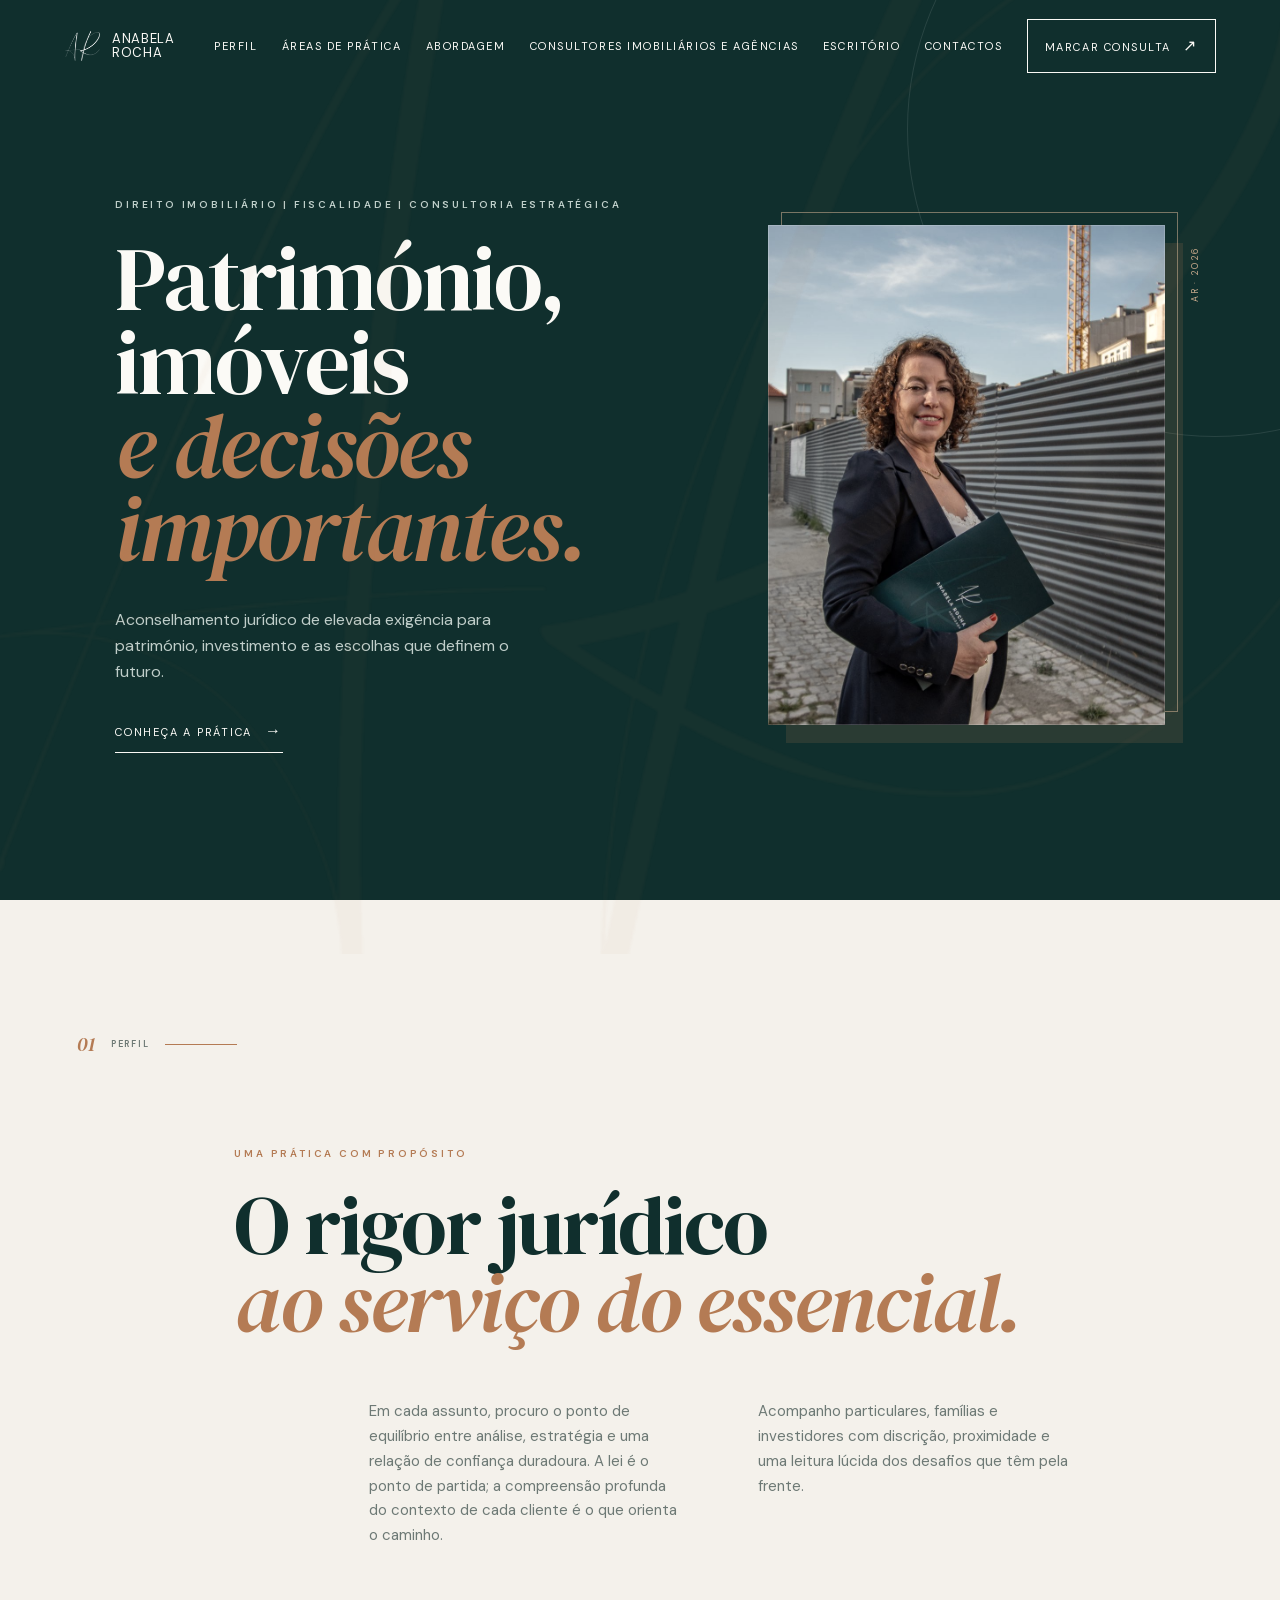
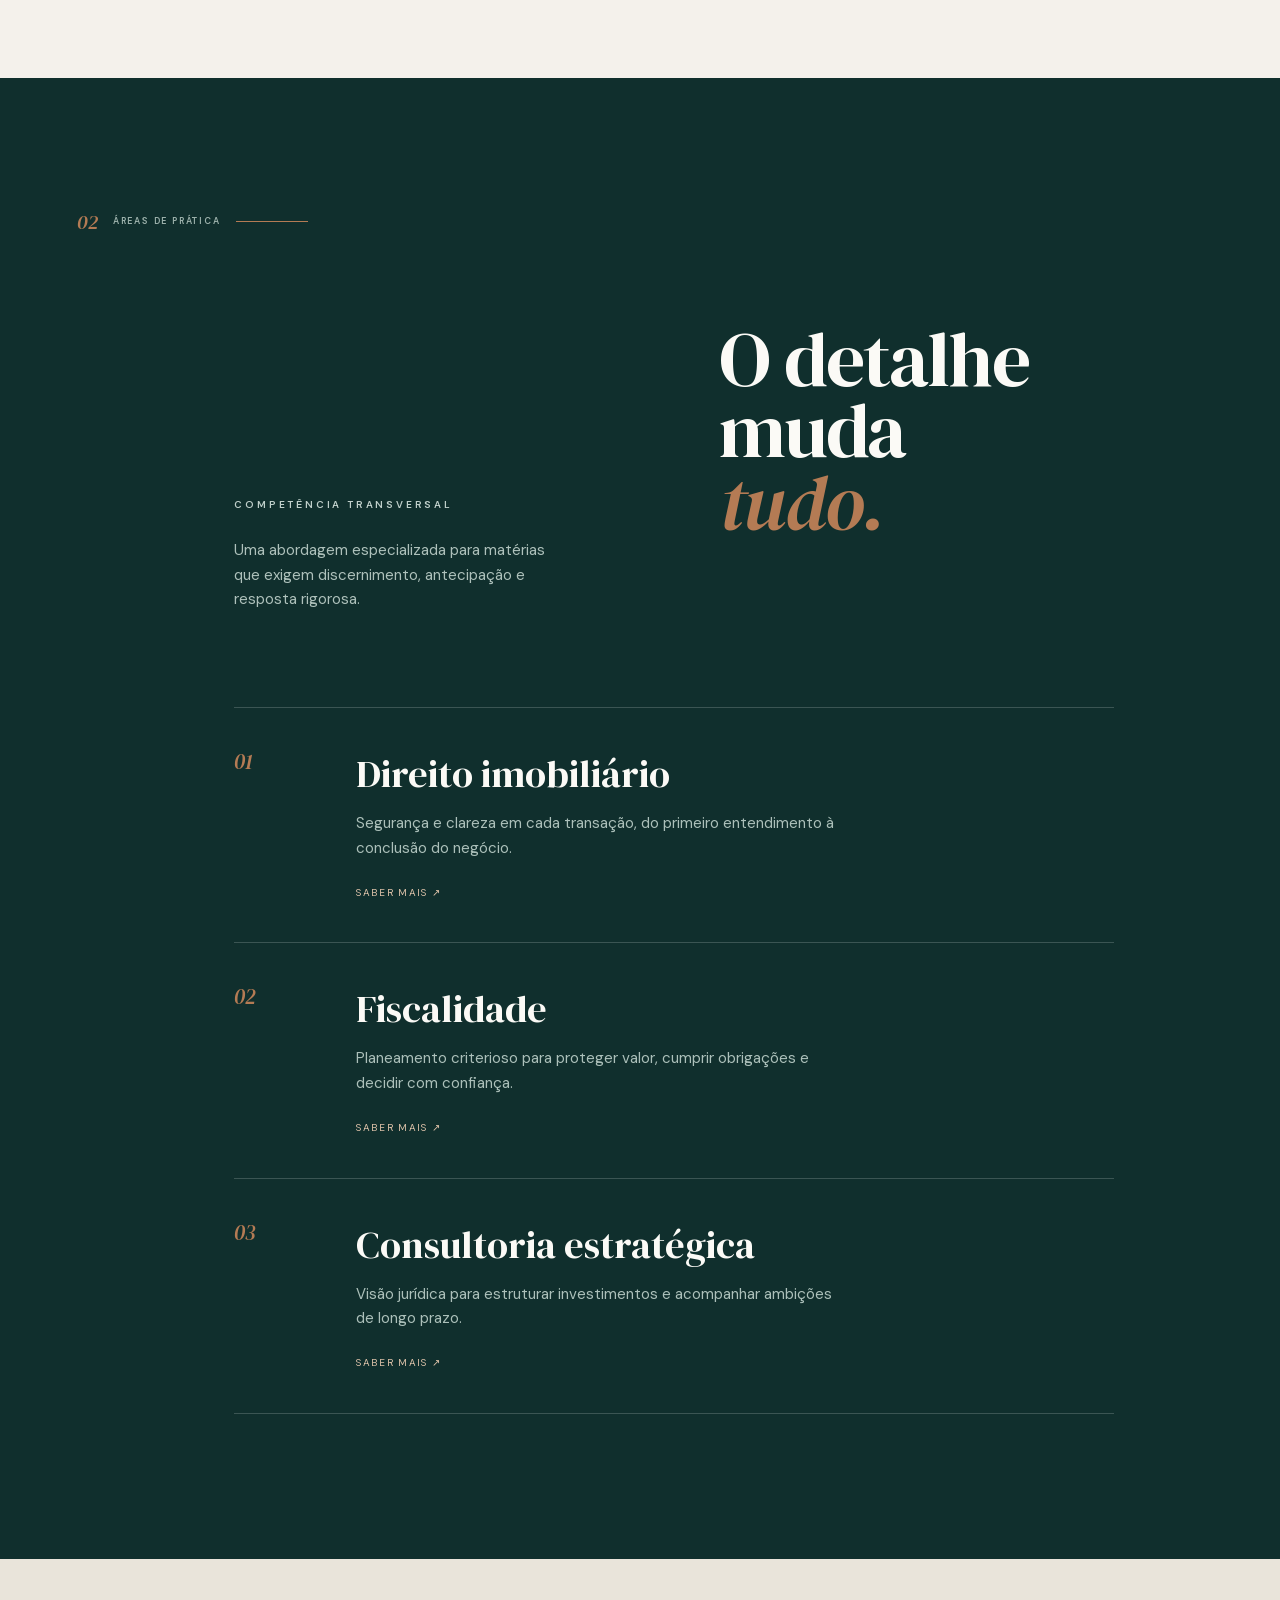
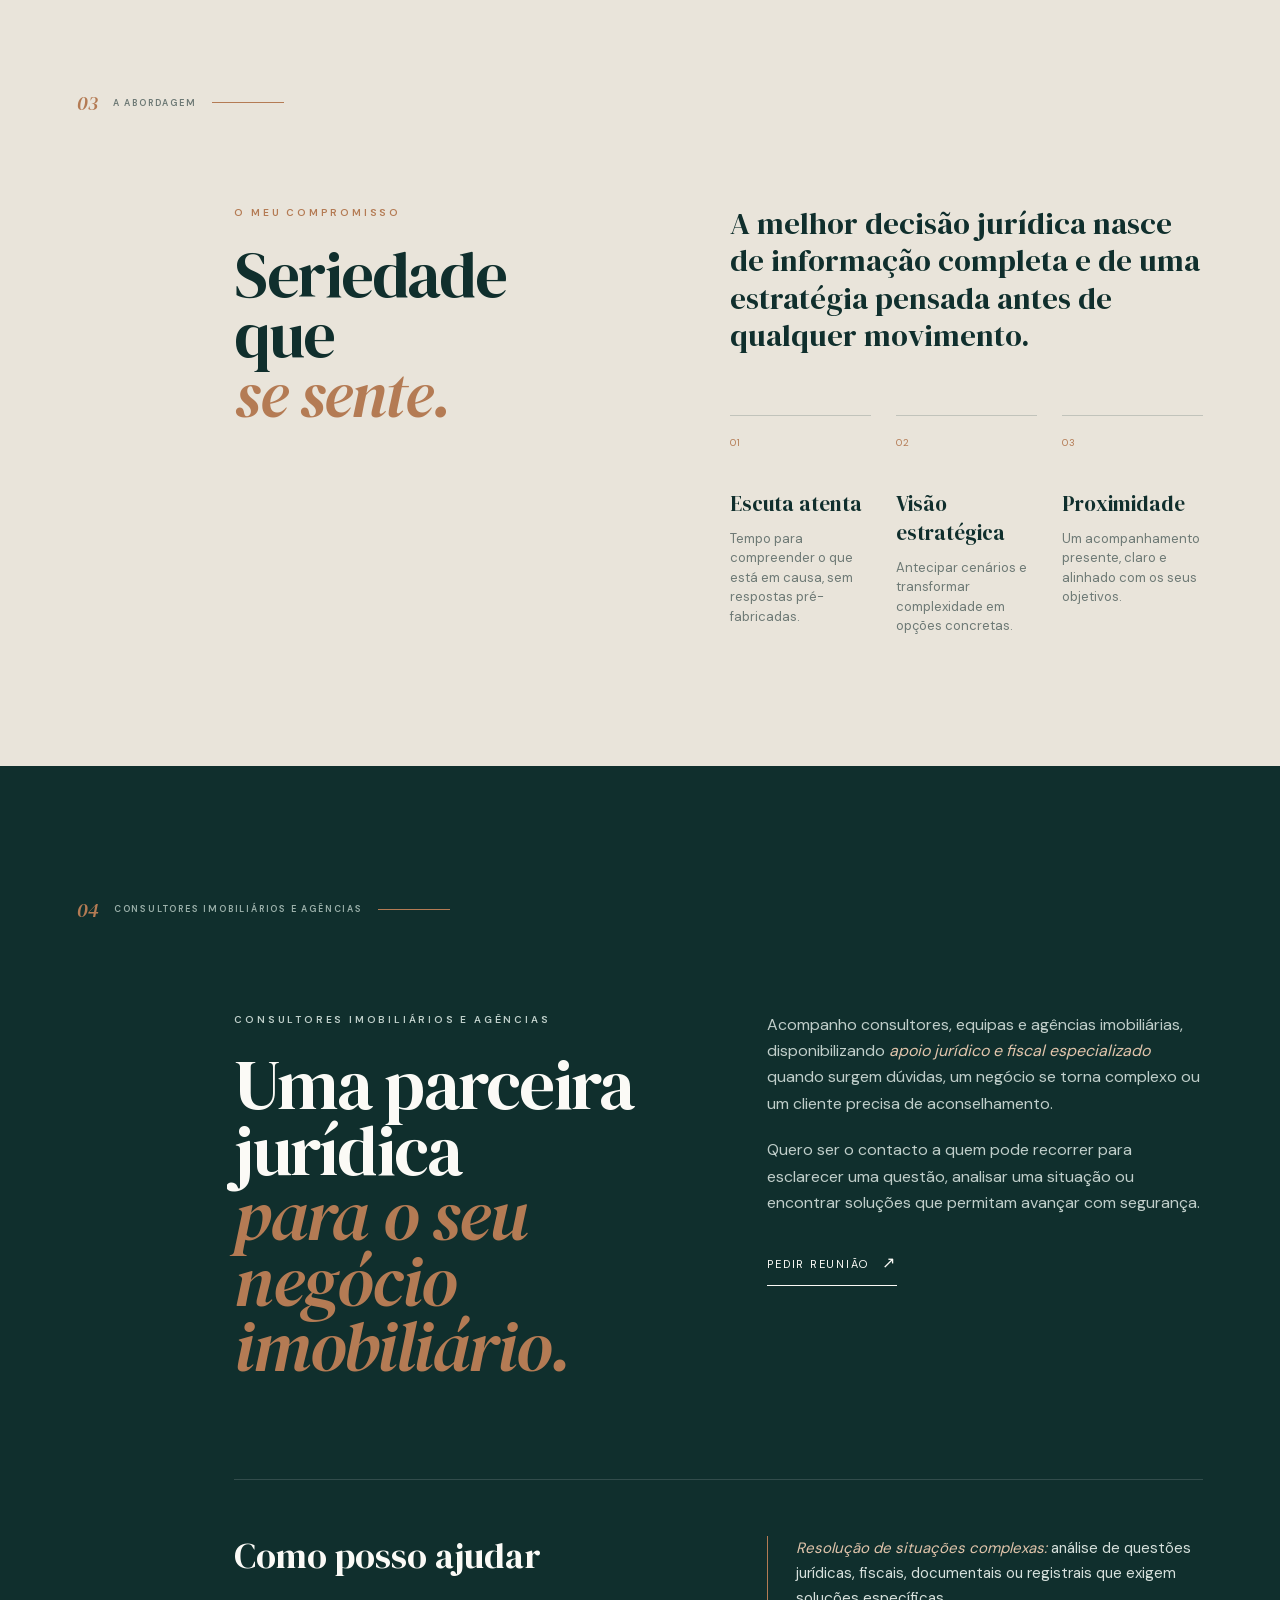
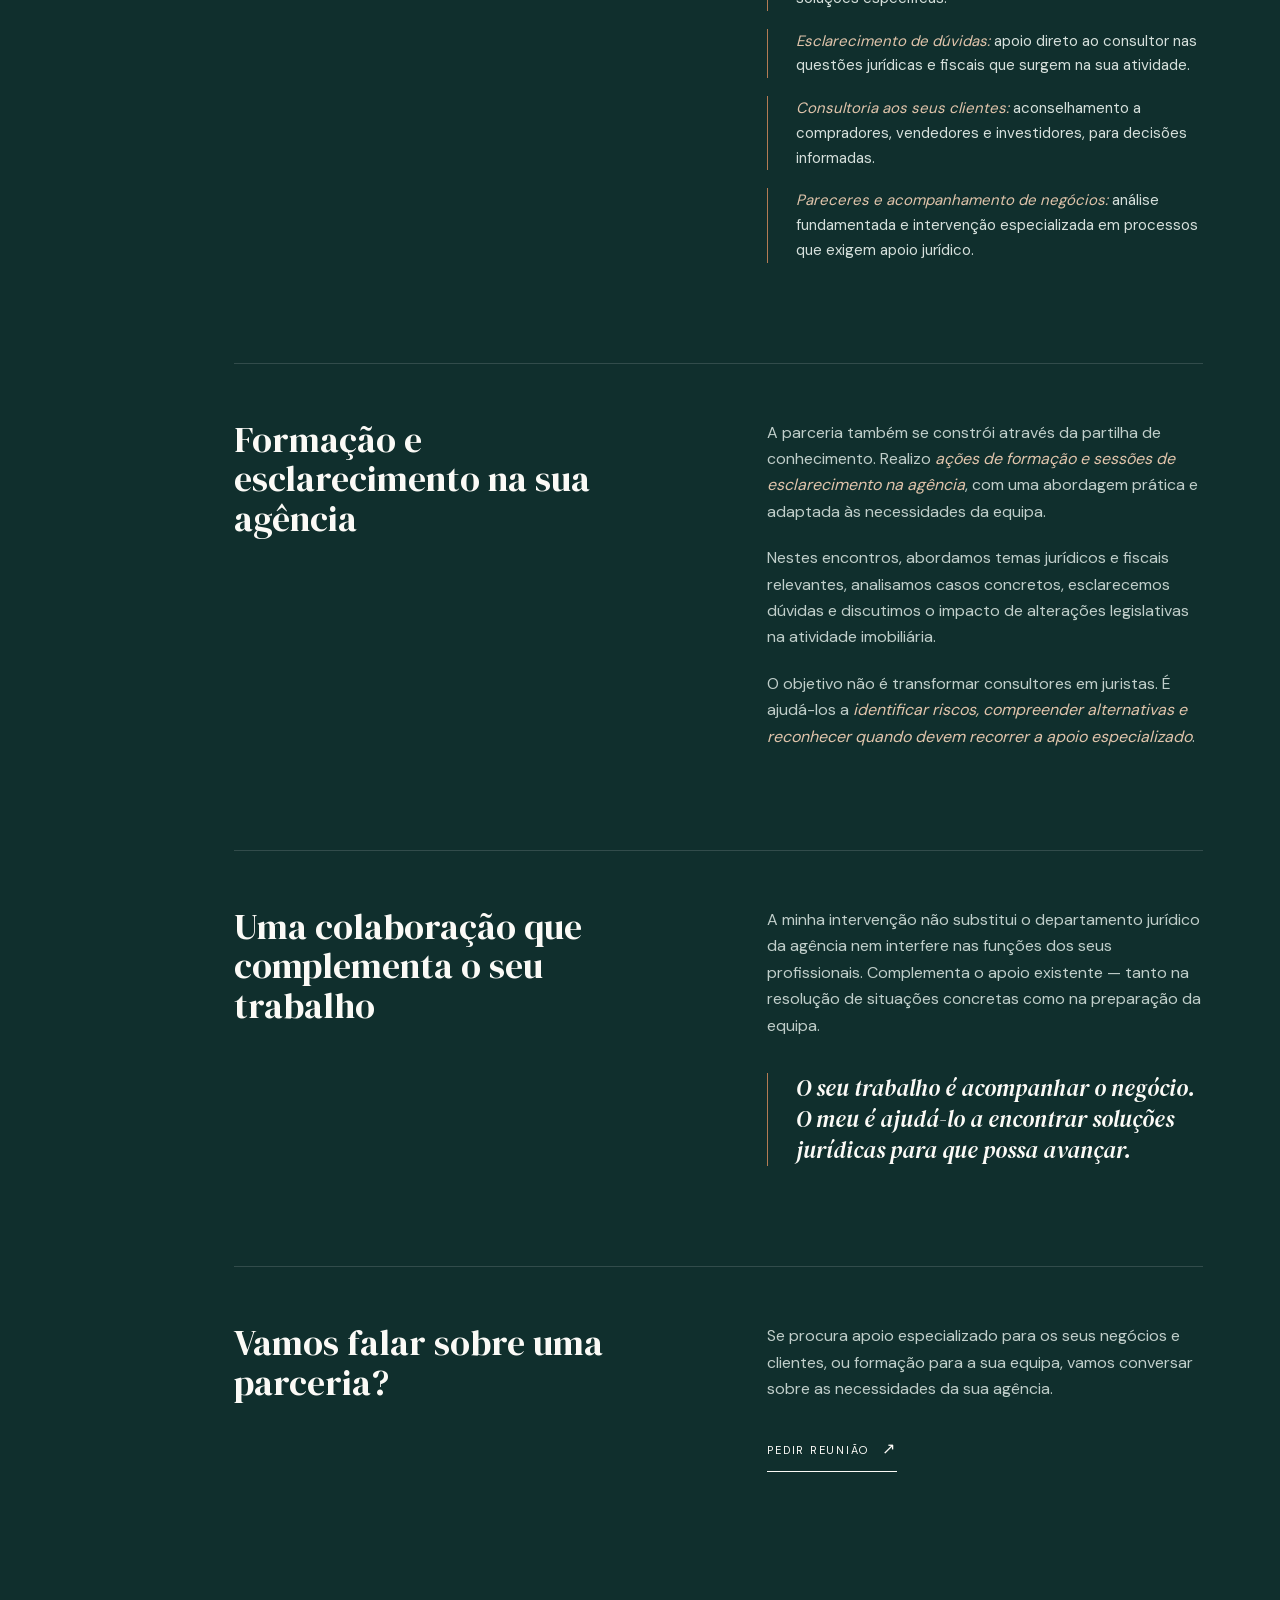
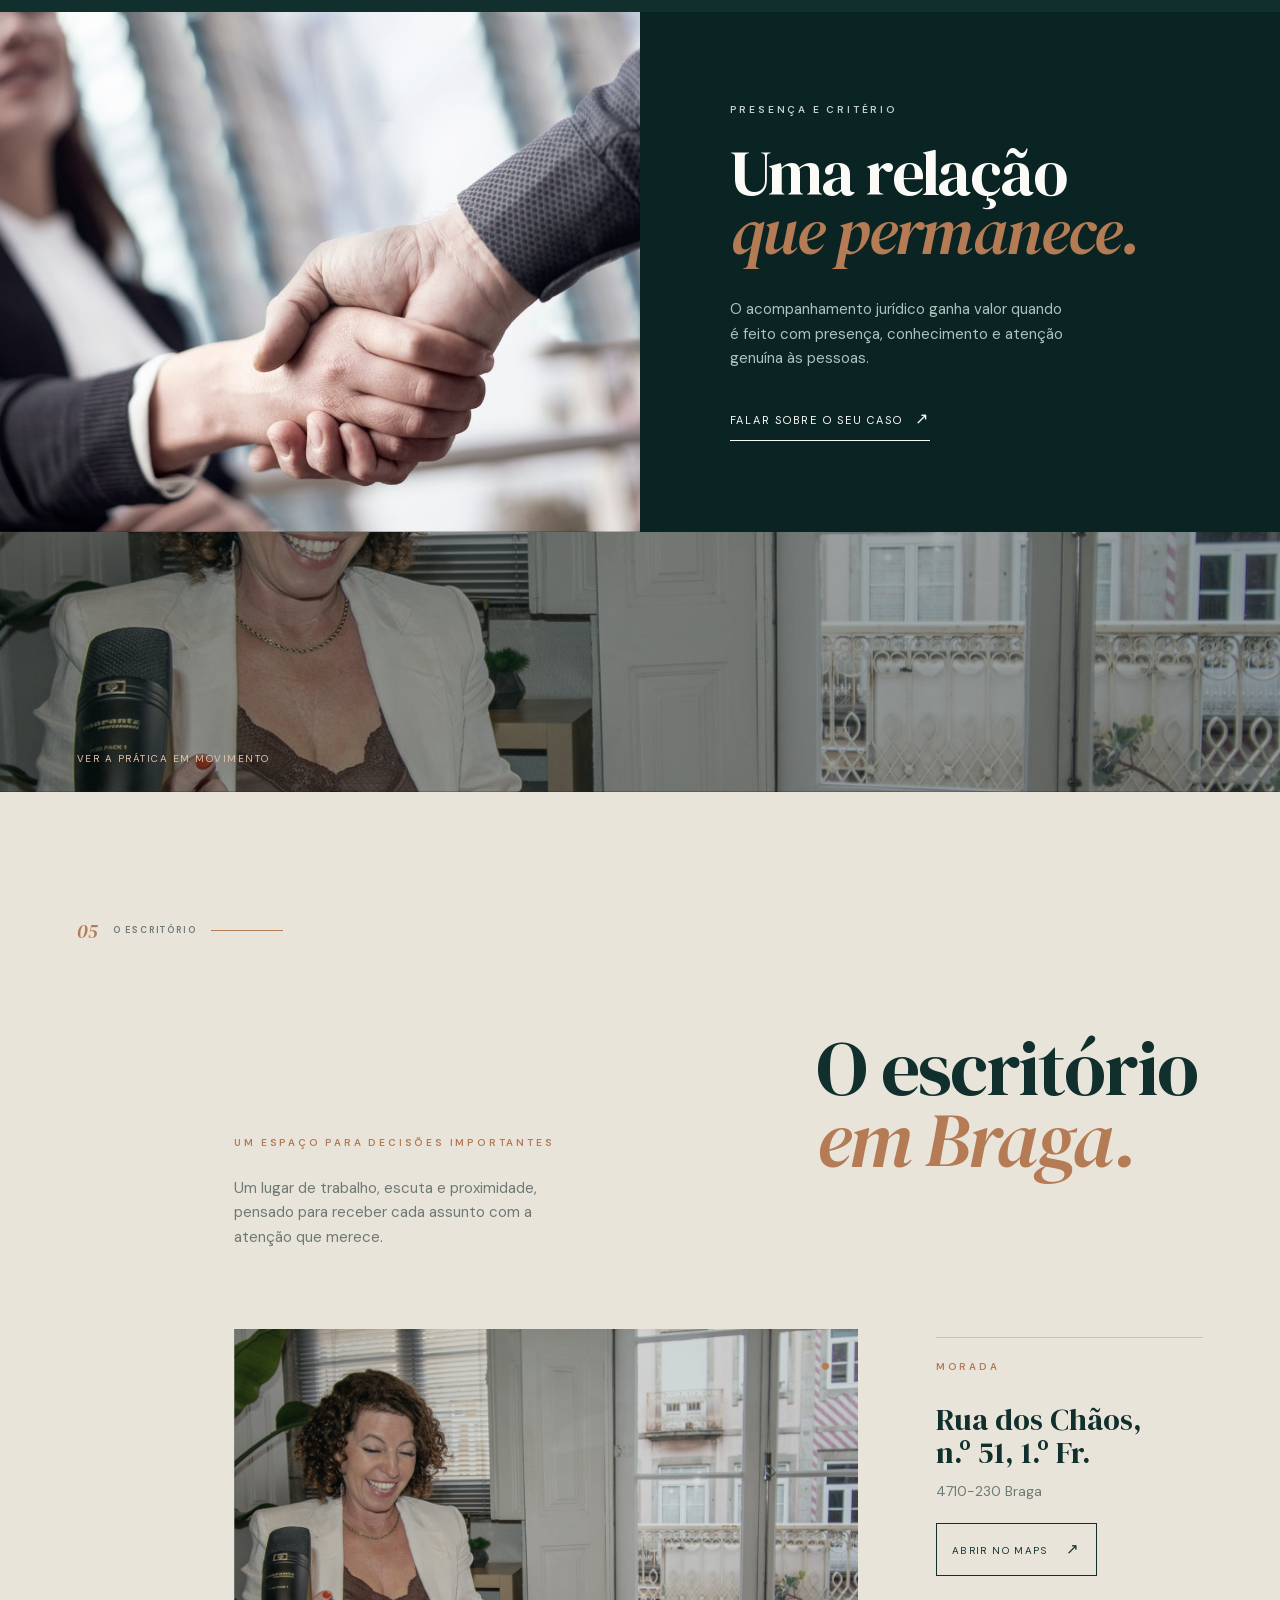
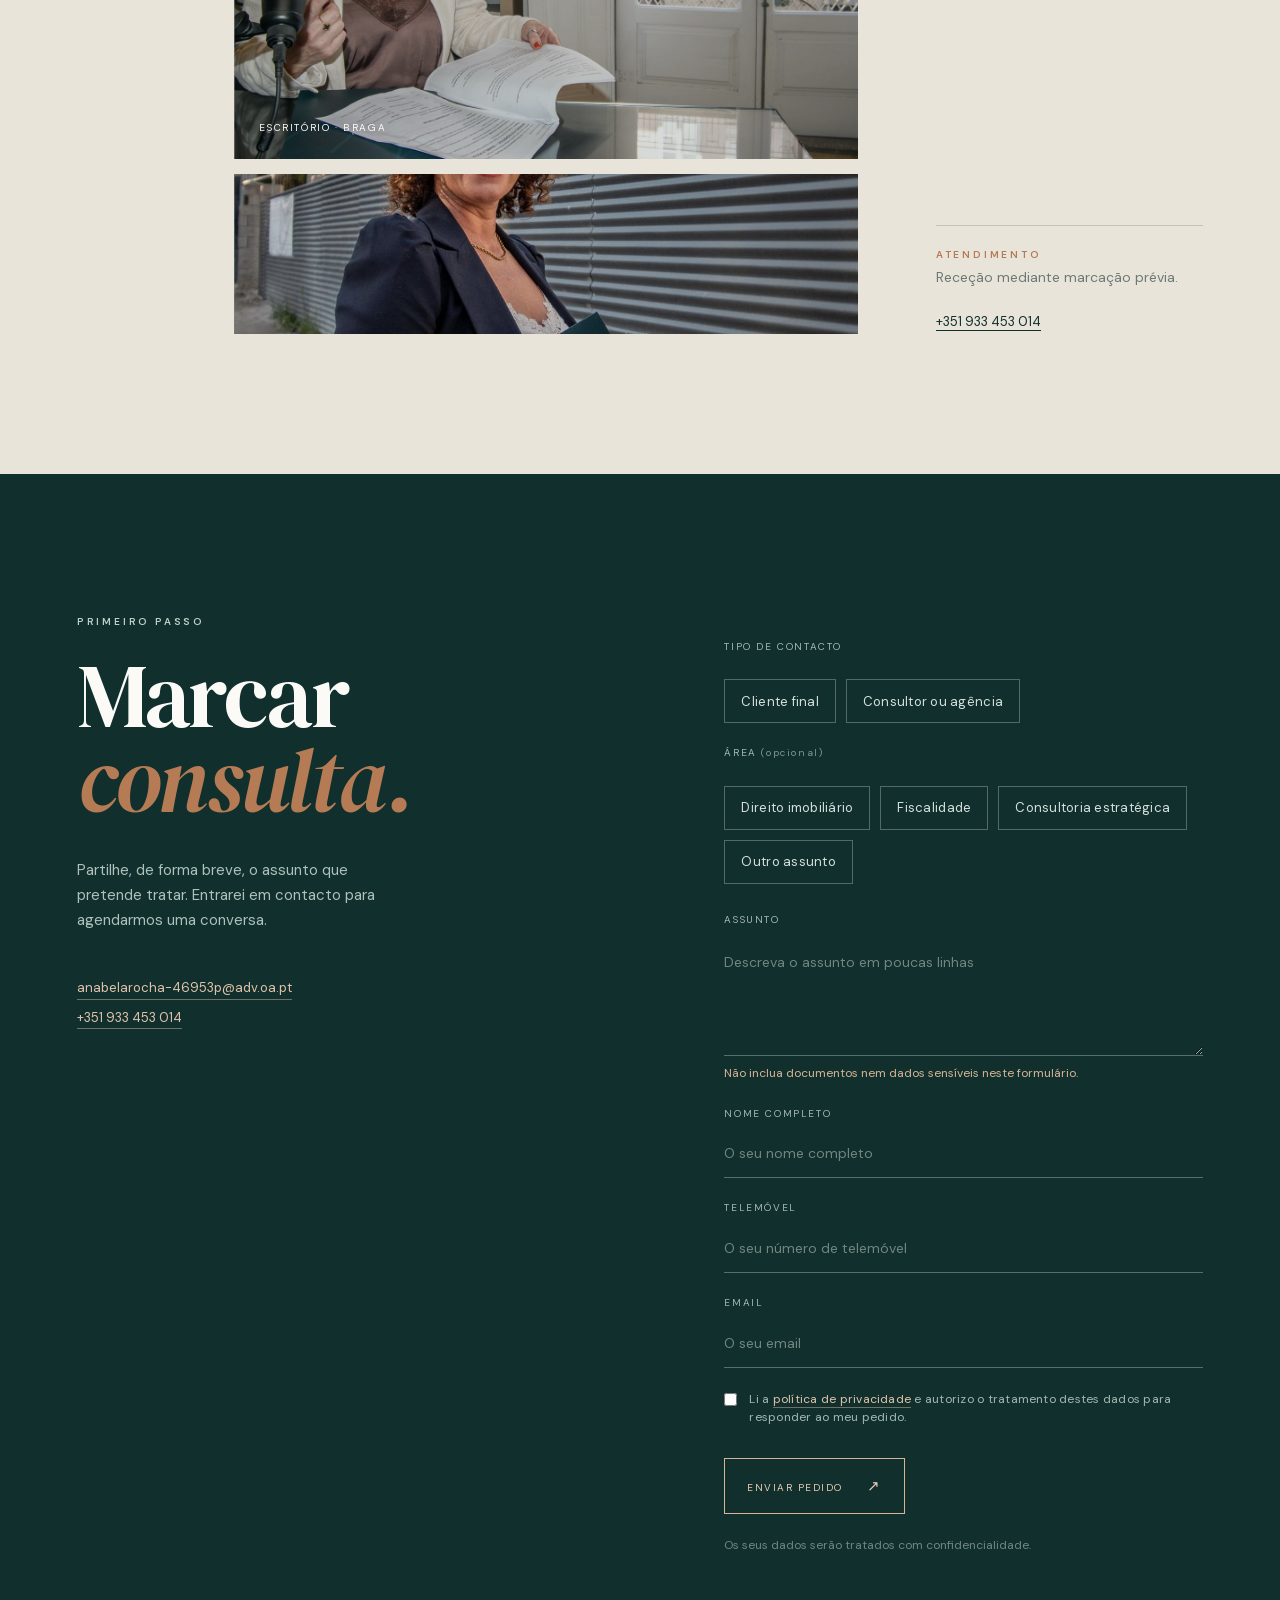
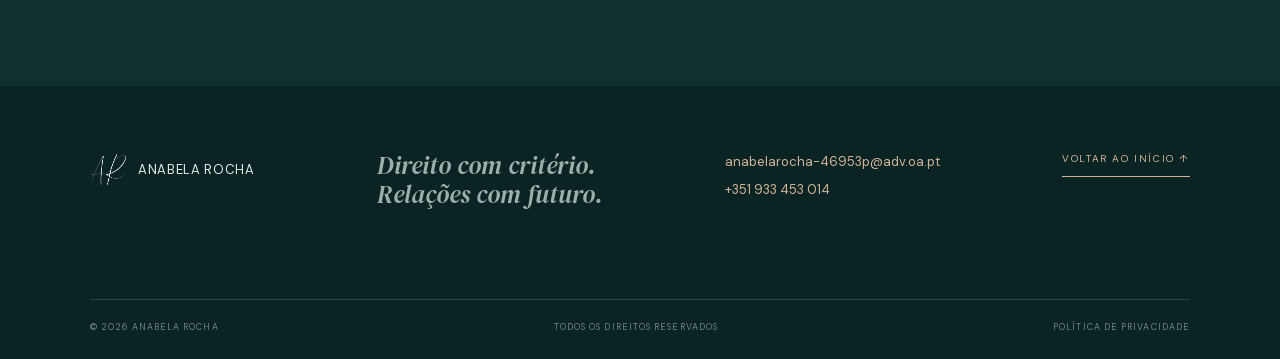
==== commit 270a6834: "consultores" ====
--- a/index.html
+++ b/index.html
@@ -20,9 +20,8 @@
       <a href="#perfil">Perfil</a>
       <a href="#pratica">Áreas de prática</a>
       <a href="#metodo">Abordagem</a>
+      <a href="#parcerias">Consultores imobiliários e agências</a>
       <a href="#escritorio">Escritório</a>
-      <a href="#consultores">Consultores</a>
-      <a href="#parcerias">Parcerias</a>
       <!-- Opiniões: escondida até a Dra. Anabela validar (limites da Ordem a testemunhos ainda por verificar). <a href="opinioes.html">Opiniões</a> -->
       <a href="#consulta">Contactos</a>
       <a class="nav-cta" href="#consulta">Marcar consulta <span>↗</span></a>
@@ -83,33 +82,53 @@
       </div>
     </section>
 
-    <section id="consultores" class="consultants section-dark">
+    <section id="parcerias" class="consultants section-dark">
+      <span id="consultores" class="anchor-alias" aria-hidden="true"></span>
       <div class="section-shell">
-        <div class="section-label light-label"><span>04</span><span>Consultores</span></div>
+        <div class="section-label light-label"><span>04</span><span>Consultores imobiliários e agências</span></div>
         <div class="consultants-layout">
-          <div class="reveal"><p class="eyebrow light">Consultores imobiliários e agências</p><h2>Marcar reunião<br /><em>para parceiros.</em></h2></div>
-          <div class="consultants-copy reveal reveal-delay">
-            <!-- TODO: texto a validar pela Dra. Anabela antes de publicar. Não acrescentar serviços, preços nem resultados sem a confirmação dela. -->
-            <p class="lead">Acompanho consultores imobiliários e agências que precisam de apoio jurídico nos negócios em que trabalham.</p>
-            <ul class="consultant-points">
-              <li>Verificação jurídica do imóvel e da documentação antes da assinatura do CPCV.</li>
-              <li>Apoio jurídico nos processos que está a acompanhar.</li>
-              <li>Um ponto de contacto direto para esclarecer dúvidas jurídicas.</li>
-            </ul>
+          <div class="reveal"><p class="eyebrow light">Consultores imobiliários e agências</p><h2>Uma parceira jurídica<br /><em>para o seu negócio imobiliário.</em></h2></div>
+          <div class="consultants-copy reveal reveal-delay">
+            <p class="lead">Acompanho consultores, equipas e agências imobiliárias, disponibilizando <em>apoio jurídico e fiscal especializado</em> quando surgem dúvidas, um negócio se torna complexo ou um cliente precisa de aconselhamento.</p>
+            <p class="lead">Quero ser o contacto a quem pode recorrer para esclarecer uma questão, analisar uma situação ou encontrar soluções que permitam avançar com segurança.</p>
             <a class="text-link light-link" href="#formulario" data-tipo="Consultor ou agência">Pedir reunião <span>↗</span></a>
-            <p class="todo">TODO: texto a validar pela Dra. Anabela</p>
-          </div>
-        </div>
-      </div>
-    </section>
-
-    <section id="parcerias" class="partners section-shell">
-      <div class="section-label"><span>05</span><span>Parcerias</span></div>
-      <div class="partners-copy reveal">
-        <p class="eyebrow">Parcerias</p>
-        <h2>Parcerias<em>.</em></h2>
-        <!-- TODO: conteúdo por definir. Não inventar parceiros nem descrições; aguardar a informação da Dra. Anabela. -->
-        <p class="todo">TODO: conteúdo por definir. Que parcerias apresentar, com que texto e com que autorização dos parceiros.</p>
+          </div>
+        </div>
+
+        <div class="consultants-layout consultants-block">
+          <h3 class="reveal">Como posso ajudar</h3>
+          <ul class="consultant-points reveal reveal-delay">
+            <li><em>Resolução de situações complexas:</em> análise de questões jurídicas, fiscais, documentais ou registrais que exigem soluções específicas.</li>
+            <li><em>Esclarecimento de dúvidas:</em> apoio direto ao consultor nas questões jurídicas e fiscais que surgem na sua atividade.</li>
+            <li><em>Consultoria aos seus clientes:</em> aconselhamento a compradores, vendedores e investidores, para decisões informadas.</li>
+            <li><em>Pareceres e acompanhamento de negócios:</em> análise fundamentada e intervenção especializada em processos que exigem apoio jurídico.</li>
+          </ul>
+        </div>
+
+        <div class="consultants-layout consultants-block">
+          <h3 class="reveal">Formação e esclarecimento na sua agência</h3>
+          <div class="consultants-copy reveal reveal-delay">
+            <p class="lead">A parceria também se constrói através da partilha de conhecimento. Realizo <em>ações de formação e sessões de esclarecimento na agência</em>, com uma abordagem prática e adaptada às necessidades da equipa.</p>
+            <p class="lead">Nestes encontros, abordamos temas jurídicos e fiscais relevantes, analisamos casos concretos, esclarecemos dúvidas e discutimos o impacto de alterações legislativas na atividade imobiliária.</p>
+            <p class="lead">O objetivo não é transformar consultores em juristas. É ajudá-los a <em>identificar riscos, compreender alternativas e reconhecer quando devem recorrer a apoio especializado</em>.</p>
+          </div>
+        </div>
+
+        <div class="consultants-layout consultants-block">
+          <h3 class="reveal">Uma colaboração que complementa o seu trabalho</h3>
+          <div class="consultants-copy reveal reveal-delay">
+            <p class="lead">A minha intervenção não substitui o departamento jurídico da agência nem interfere nas funções dos seus profissionais. Complementa o apoio existente — tanto na resolução de situações concretas como na preparação da equipa.</p>
+            <p class="consultants-quote">O seu trabalho é acompanhar o negócio. O meu é ajudá-lo a encontrar soluções jurídicas para que possa avançar.</p>
+          </div>
+        </div>
+
+        <div class="consultants-layout consultants-block">
+          <h3 class="reveal">Vamos falar sobre uma parceria?</h3>
+          <div class="consultants-copy reveal reveal-delay">
+            <p class="lead">Se procura apoio especializado para os seus negócios e clientes, ou formação para a sua equipa, vamos conversar sobre as necessidades da sua agência.</p>
+            <a class="text-link light-link" href="#formulario" data-tipo="Consultor ou agência">Pedir reunião <span>↗</span></a>
+          </div>
+        </div>
       </div>
     </section>
 
@@ -122,7 +141,7 @@
 
     <section id="escritorio" class="office-section">
       <div class="office-shell">
-        <div class="section-label office-label"><span>06</span><span>O escritório</span></div>
+        <div class="section-label office-label"><span>05</span><span>O escritório</span></div>
         <div class="office-heading reveal">
           <p class="eyebrow">Um espaço para decisões importantes</p>
           <h2>O escritório<br /><em>em Braga.</em></h2>
--- a/styles.css
+++ b/styles.css
@@ -41,3 +41,4 @@
 .consult-form:not(.is-stepped) .form-step:not(:last-of-type) .step-nav{display:none}
 .is-stepped .step-nav .submit-button{background:#d7b495;color:var(--ink);font-weight:600}.is-stepped .step-nav .submit-button:hover{background:#e8cdb5}
 .visual-story-image img{object-position:82% 60%}
+.consultants .lead+.lead{margin-top:20px}.consultants .lead em,.consultant-points em{color:#e0c4ab;font-style:italic}.consultants-copy .text-link{display:inline-block;margin-top:34px}.consultants-block{margin-top:100px;padding-top:56px;border-top:1px solid rgba(255,255,255,.14)}.consultants-block h3{margin:0;color:var(--white);font:normal clamp(28px,2.8vw,40px)/1.1 var(--serif)}.consultants-block .consultant-points{margin:0}.consultants-quote{max-width:460px;margin:34px 0 0;padding-left:28px;border-left:1px solid var(--copper);color:var(--white);font:italic clamp(20px,1.8vw,24px)/1.35 var(--serif)}@media(max-width:760px){.consultants-block{margin-top:64px;padding-top:40px}.consultants-block h3{margin-bottom:28px}}
